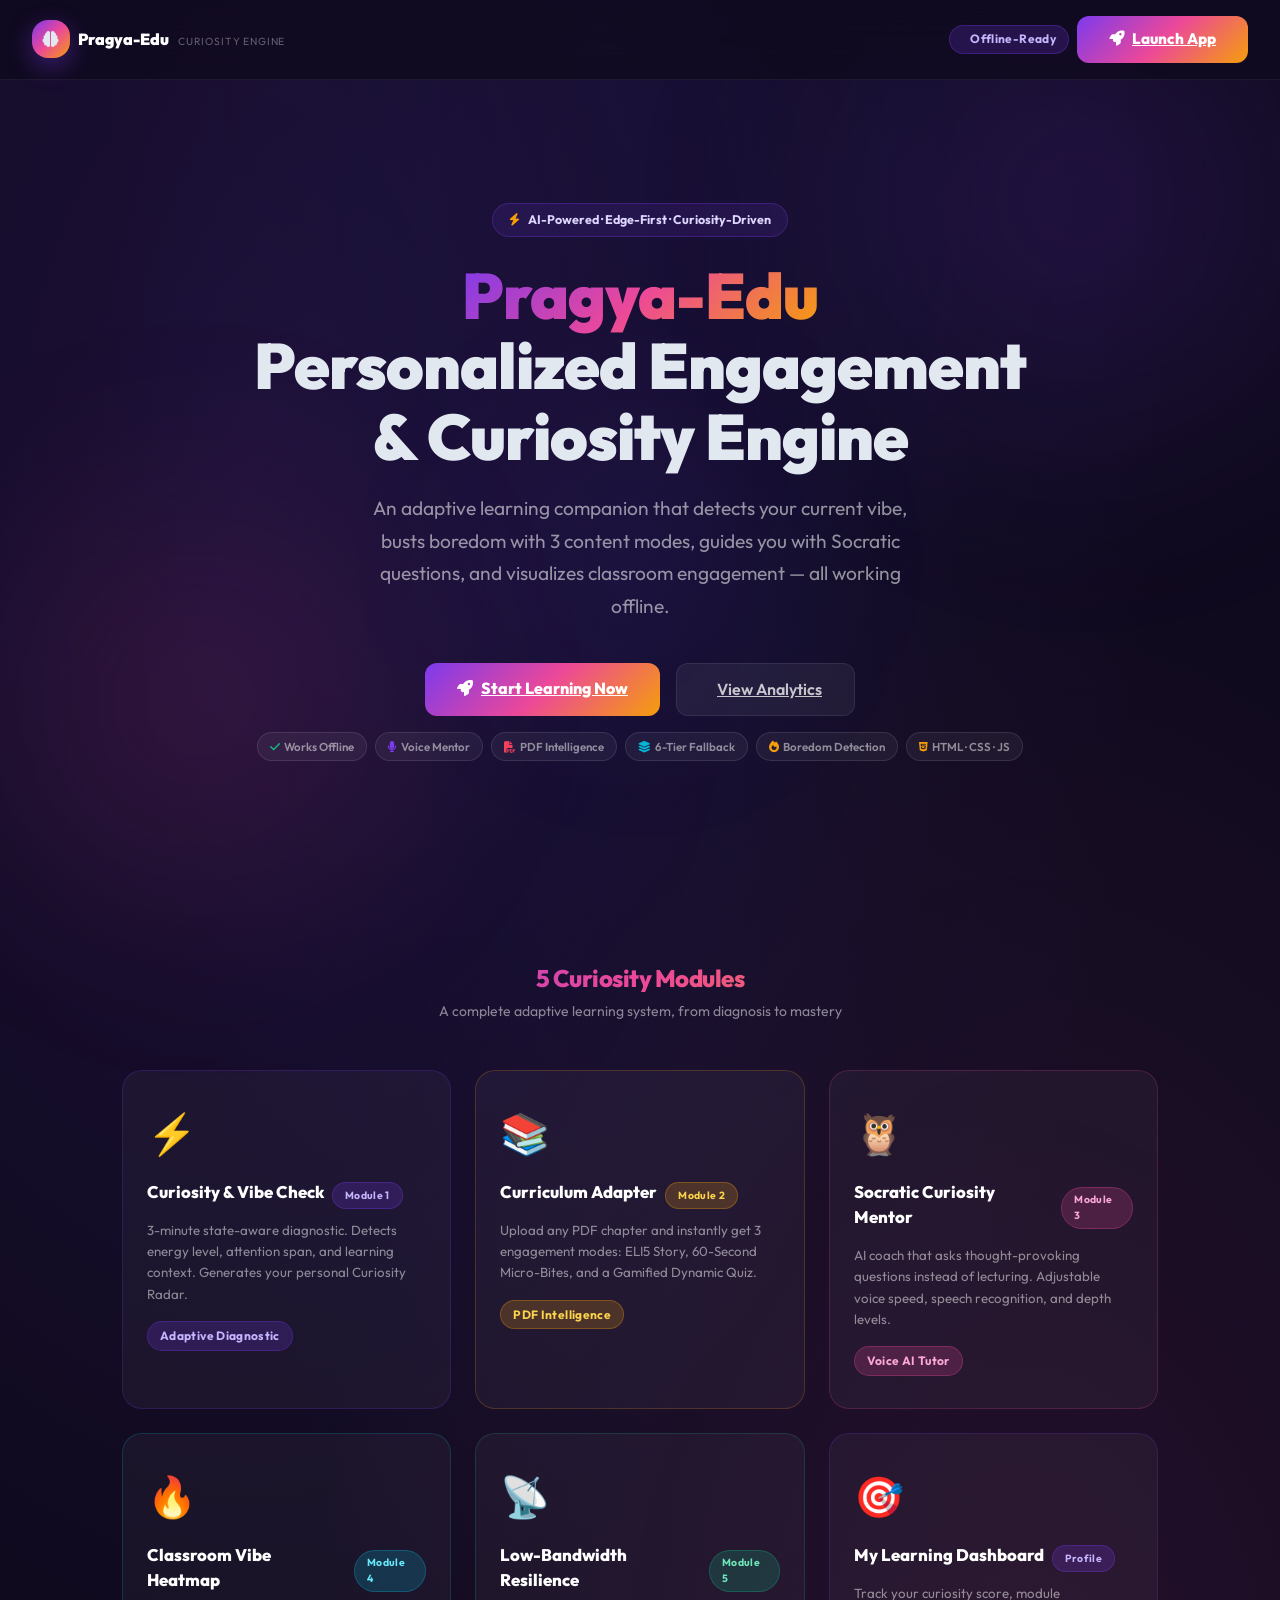
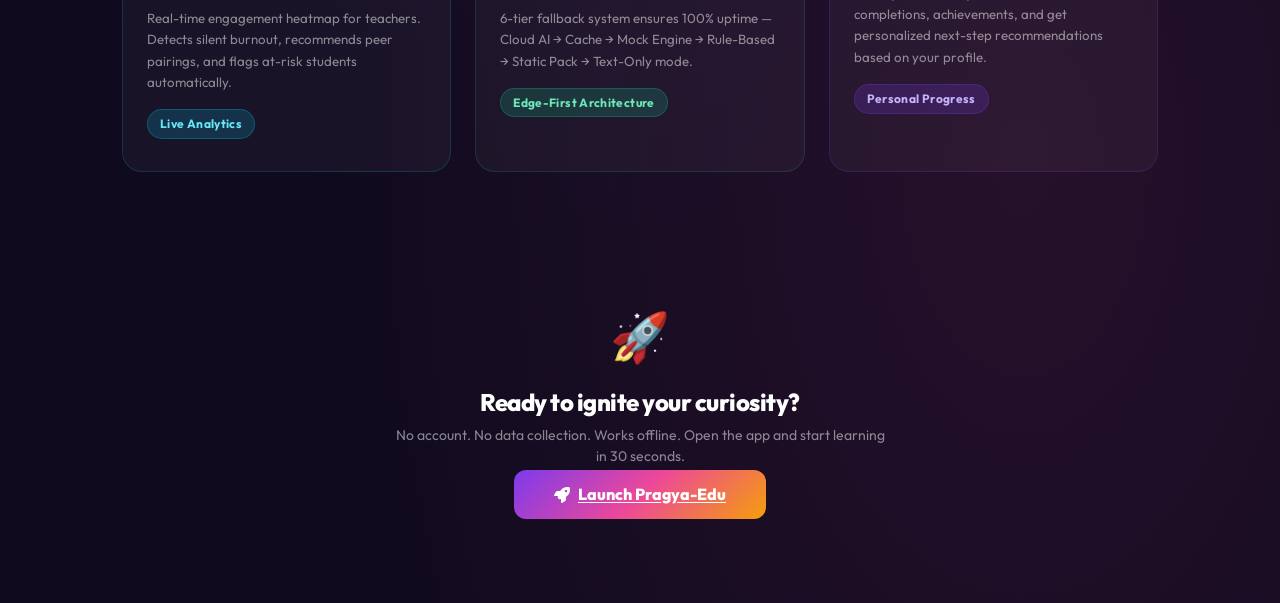
==== index.html @ daf9c0aa "feat: Initial Pragya-Edu prototype - Personalized Engagement & Curiosity Engine" ====
﻿<!DOCTYPE html>
<html lang="en">
<head>
  <meta charset="UTF-8">
  <meta name="viewport" content="width=device-width, initial-scale=1.0">
  <title>Pragya-Edu | Personalized Engagement & Curiosity Engine</title>
  <meta name="description" content="Pragya-Edu: An AI-powered personalized curiosity engine for students. Features adaptive curriculum, Socratic mentoring, and classroom vibe analytics.">
  <link href="https://cdn.jsdelivr.net/npm/bootstrap@5.3.3/dist/css/bootstrap.min.css" rel="stylesheet">
  <link href="https://cdnjs.cloudflare.com/ajax/libs/font-awesome/6.5.1/css/all.min.css" rel="stylesheet">
  <link href="./frontend/css/style.css" rel="stylesheet">
  <style>
    .hero-section { min-height: 100vh; display: flex; flex-direction: column; align-items: center; justify-content: center; padding: 2rem; text-align: center; position: relative; overflow: hidden; }
    .hero-bg-orb { position: absolute; border-radius: 50%; filter: blur(80px); pointer-events: none; }
    .feature-card { background: rgba(255,255,255,0.04); border: 1px solid rgba(255,255,255,0.08); border-radius: 20px; padding: 2rem 1.5rem; transition: all 0.3s ease; cursor: pointer; text-decoration: none; display: block; height: 100%; }
    .feature-card:hover { background: rgba(255,255,255,0.07); transform: translateY(-6px); border-color: rgba(124,58,237,0.35); text-decoration: none; }
    .feature-icon { font-size: 2.5rem; margin-bottom: 1rem; }
    .feature-title { font-size: 1.05rem; font-weight: 800; color: #fff; margin-bottom: 0.5rem; }
    .feature-desc { font-size: 0.83rem; color: rgba(255,255,255,0.5); line-height: 1.6; }
    .nav-landing { position: fixed; top: 0; left: 0; right: 0; z-index: 100; padding: 1rem 2rem; background: rgba(15,10,30,0.8); backdrop-filter: blur(20px); border-bottom: 1px solid rgba(255,255,255,0.06); display: flex; align-items: center; justify-content: space-between; }
    .hero-badge { display: inline-flex; align-items: center; gap: 8px; background: rgba(124,58,237,0.12); border: 1px solid rgba(124,58,237,0.3); border-radius: 999px; padding: 0.4rem 1rem; font-size: 0.78rem; font-weight: 700; color: #DDD6FE; margin-bottom: 1.5rem; }
    .hero-title { font-size: clamp(2.2rem, 5vw, 4rem); font-weight: 900; line-height: 1.1; letter-spacing: -1px; margin-bottom: 1.25rem; }
    .hero-subtitle { font-size: clamp(1rem, 2vw, 1.2rem); color: rgba(255,255,255,0.55); max-width: 580px; margin: 0 auto 2.5rem; line-height: 1.7; }
    .tech-stack { display: flex; gap: 0.5rem; flex-wrap: wrap; justify-content: center; margin-top: 1rem; }
    .tech-pill { background: rgba(255,255,255,0.05); border: 1px solid rgba(255,255,255,0.1); border-radius: 999px; padding: 0.3rem 0.75rem; font-size: 0.72rem; color: rgba(255,255,255,0.5); font-weight: 600; }
  </style>
</head>
<body>
  <!-- Ambient background orbs -->
  <div class="hero-bg-orb" style="width:700px;height:700px;top:-150px;right:-150px;background:radial-gradient(circle,rgba(124,58,237,0.18),transparent 70%);animation:floating 9s ease-in-out infinite;"></div>
  <div class="hero-bg-orb" style="width:600px;height:600px;bottom:-100px;left:-100px;background:radial-gradient(circle,rgba(236,72,153,0.14),transparent 70%);animation:floating 11s ease-in-out infinite 2s;"></div>
  <div class="hero-bg-orb" style="width:400px;height:400px;top:40%;left:50%;transform:translateX(-50%);background:radial-gradient(circle,rgba(79,70,229,0.1),transparent 70%);animation:floating 7s ease-in-out infinite 1s;"></div>

  <!-- Nav -->
  <nav class="nav-landing">
    <div class="d-flex align-items-center gap-2">
      <div class="logo-mark" style="width:38px;height:38px;font-size:1rem;"><i class="fa-solid fa-brain"></i></div>
      <div>
        <span style="font-weight:900;font-size:1rem;color:#fff;">Pragya-Edu</span>
        <span style="font-size:0.65rem;color:rgba(255,255,255,0.35);margin-left:6px;text-transform:uppercase;letter-spacing:0.08em;">Curiosity Engine</span>
      </div>
    </div>
    <div class="d-flex gap-2 align-items-center">
      <span class="badge-edu violet d-none d-md-inline-flex"><i class="fa-solid fa-wifi-slash me-1"></i>Offline-Ready</span>
      <a href="./frontend/login.html" class="btn-edu-brand">
        <i class="fa-solid fa-rocket me-2"></i>Launch App
      </a>
    </div>
  </nav>

  <!-- Hero -->
  <section class="hero-section" style="padding-top:6rem;">
    <div style="position:relative;z-index:1;max-width:900px;" class="animate-fade-in-up">
      <div class="hero-badge animate-float">
        <i class="fa-solid fa-bolt" style="color:var(--edu-amber);"></i>
        AI-Powered · Edge-First · Curiosity-Driven
      </div>

      <h1 class="hero-title">
        <span class="gradient-text">Pragya-Edu</span><br>
        Personalized Engagement<br>&amp; Curiosity Engine
      </h1>

      <p class="hero-subtitle">
        An adaptive learning companion that detects your current vibe, busts boredom with 3 content modes, guides you with Socratic questions, and visualizes classroom engagement — all working offline.
      </p>

      <div class="d-flex gap-3 justify-content-center flex-wrap mb-3">
        <a href="./frontend/login.html" class="btn-edu-brand" style="font-size:1rem;padding:0.85rem 2rem;">
          <i class="fa-solid fa-rocket me-2"></i>Start Learning Now
        </a>
        <a href="./frontend/vibe-analytics.html" class="btn-edu-ghost" style="font-size:1rem;padding:0.85rem 2rem;">
          <i class="fa-solid fa-chart-scatter me-2"></i>View Analytics
        </a>
      </div>

      <div class="tech-stack">
        <span class="tech-pill"><i class="fa-solid fa-check me-1" style="color:var(--edu-emerald);"></i>Works Offline</span>
        <span class="tech-pill"><i class="fa-solid fa-microphone me-1" style="color:var(--edu-violet);"></i>Voice Mentor</span>
        <span class="tech-pill"><i class="fa-solid fa-file-pdf me-1" style="color:var(--edu-rose);"></i>PDF Intelligence</span>
        <span class="tech-pill"><i class="fa-solid fa-layer-group me-1" style="color:var(--edu-cyan);"></i>6-Tier Fallback</span>
        <span class="tech-pill"><i class="fa-solid fa-fire me-1" style="color:var(--edu-amber);"></i>Boredom Detection</span>
        <span class="tech-pill"><i class="fa-brands fa-html5 me-1" style="color:var(--edu-amber);"></i>HTML · CSS · JS</span>
      </div>
    </div>
  </section>

  <!-- Features Grid -->
  <section style="padding: 4rem 2rem; position: relative; z-index: 1; max-width: 1100px; margin: 0 auto;">
    <div class="text-center mb-5 animate-fade-in-up">
      <h2 class="section-title gradient-text">5 Curiosity Modules</h2>
      <p class="section-subtitle">A complete adaptive learning system, from diagnosis to mastery</p>
    </div>

    <div class="row g-4">
      <div class="col-md-6 col-lg-4 animate-fade-in-up delay-1">
        <a href="./frontend/vibe-check.html" class="feature-card" style="border-color:rgba(124,58,237,0.2);">
          <div class="feature-icon">⚡</div>
          <div class="d-flex align-items-center gap-2 mb-2">
            <div class="feature-title">Curiosity & Vibe Check</div>
            <span class="badge-edu violet" style="font-size:0.65rem;">Module 1</span>
          </div>
          <p class="feature-desc">3-minute state-aware diagnostic. Detects energy level, attention span, and learning context. Generates your personal Curiosity Radar.</p>
          <div class="mt-3"><span class="badge-edu violet">Adaptive Diagnostic</span></div>
        </a>
      </div>

      <div class="col-md-6 col-lg-4 animate-fade-in-up delay-2">
        <a href="./frontend/curriculum-adapter.html" class="feature-card" style="border-color:rgba(245,158,11,0.2);">
          <div class="feature-icon">📚</div>
          <div class="d-flex align-items-center gap-2 mb-2">
            <div class="feature-title">Curriculum Adapter</div>
            <span class="badge-edu amber" style="font-size:0.65rem;">Module 2</span>
          </div>
          <p class="feature-desc">Upload any PDF chapter and instantly get 3 engagement modes: ELI5 Story, 60-Second Micro-Bites, and a Gamified Dynamic Quiz.</p>
          <div class="mt-3"><span class="badge-edu amber">PDF Intelligence</span></div>
        </a>
      </div>

      <div class="col-md-6 col-lg-4 animate-fade-in-up delay-3">
        <a href="./frontend/socratic-mentor.html" class="feature-card" style="border-color:rgba(236,72,153,0.2);">
          <div class="feature-icon">🦉</div>
          <div class="d-flex align-items-center gap-2 mb-2">
            <div class="feature-title">Socratic Curiosity Mentor</div>
            <span class="badge-edu pink" style="font-size:0.65rem;">Module 3</span>
          </div>
          <p class="feature-desc">AI coach that asks thought-provoking questions instead of lecturing. Adjustable voice speed, speech recognition, and depth levels.</p>
          <div class="mt-3"><span class="badge-edu pink">Voice AI Tutor</span></div>
        </a>
      </div>

      <div class="col-md-6 col-lg-4 animate-fade-in-up delay-4">
        <a href="./frontend/vibe-analytics.html" class="feature-card" style="border-color:rgba(6,182,212,0.2);">
          <div class="feature-icon">🔥</div>
          <div class="d-flex align-items-center gap-2 mb-2">
            <div class="feature-title">Classroom Vibe Heatmap</div>
            <span class="badge-edu cyan" style="font-size:0.65rem;">Module 4</span>
          </div>
          <p class="feature-desc">Real-time engagement heatmap for teachers. Detects silent burnout, recommends peer pairings, and flags at-risk students automatically.</p>
          <div class="mt-3"><span class="badge-edu cyan">Live Analytics</span></div>
        </a>
      </div>

      <div class="col-md-6 col-lg-4 animate-fade-in-up delay-5">
        <a href="./frontend/dashboard.html" class="feature-card" style="border-color:rgba(16,185,129,0.2);">
          <div class="feature-icon">📡</div>
          <div class="d-flex align-items-center gap-2 mb-2">
            <div class="feature-title">Low-Bandwidth Resilience</div>
            <span class="badge-edu emerald" style="font-size:0.65rem;">Module 5</span>
          </div>
          <p class="feature-desc">6-tier fallback system ensures 100% uptime — Cloud AI → Cache → Mock Engine → Rule-Based → Static Pack → Text-Only mode.</p>
          <div class="mt-3"><span class="badge-edu emerald">Edge-First Architecture</span></div>
        </a>
      </div>

      <div class="col-md-6 col-lg-4 animate-fade-in-up delay-5">
        <a href="./frontend/dashboard.html" class="feature-card" style="border-color:rgba(124,58,237,0.2);">
          <div class="feature-icon">🎯</div>
          <div class="d-flex align-items-center gap-2 mb-2">
            <div class="feature-title">My Learning Dashboard</div>
            <span class="badge-edu violet" style="font-size:0.65rem;">Profile</span>
          </div>
          <p class="feature-desc">Track your curiosity score, module completions, achievements, and get personalized next-step recommendations based on your profile.</p>
          <div class="mt-3"><span class="badge-edu violet">Personal Progress</span></div>
        </a>
      </div>
    </div>
  </section>

  <!-- CTA Footer -->
  <section style="padding:4rem 2rem 6rem;text-align:center;position:relative;z-index:1;" class="animate-fade-in-up">
    <div style="max-width:500px;margin:0 auto;">
      <div style="font-size:3rem;margin-bottom:1rem;" class="animate-float">🚀</div>
      <h2 class="section-title">Ready to ignite your curiosity?</h2>
      <p class="section-subtitle">No account. No data collection. Works offline. Open the app and start learning in 30 seconds.</p>
      <a href="./frontend/login.html" class="btn-edu-brand" style="font-size:1rem;padding:0.9rem 2.5rem;">
        <i class="fa-solid fa-rocket me-2"></i>Launch Pragya-Edu
      </a>
    </div>
  </section>

  <script>
    // Smooth scroll reveal via IntersectionObserver
    const observer = new IntersectionObserver((entries) => {
      entries.forEach(e => { if (e.isIntersecting) { e.target.style.opacity = '1'; e.target.style.transform = 'translateY(0)'; } });
    }, { threshold: 0.1 });

    document.querySelectorAll('.animate-fade-in-up').forEach(el => {
      el.style.opacity = '0';
      el.style.transform = 'translateY(20px)';
      el.style.transition = 'opacity 0.5s ease, transform 0.5s ease';
      observer.observe(el);
    });
  </script>
</body>
</html>
---- frontend/css/style.css ----
/* PRAGYA-EDU - Personalized Engagement and Curiosity Engine */
@import url("https://fonts.googleapis.com/css2?family=Outfit:wght@300;400;500;600;700;800;900&family=Inter:wght@300;400;500;600;700&display=swap");

:root {
  --edu-violet: #7C3AED;
  --edu-purple: #9333EA;
  --edu-indigo: #4F46E5;
  --edu-pink: #EC4899;
  --edu-amber: #F59E0B;
  --edu-emerald: #10B981;
  --edu-cyan: #06B6D4;
  --edu-rose: #F43F5E;
  --edu-blue: #3B82F6;
  --edu-dark: #0F0A1E;
  --edu-dark-2: #160D2E;
  --grad-brand: linear-gradient(135deg, #7C3AED 0%, #EC4899 50%, #F59E0B 100%);
  --grad-cool: linear-gradient(135deg, #4F46E5 0%, #7C3AED 100%);
  --grad-hot: linear-gradient(135deg, #EC4899 0%, #F43F5E 100%);
  --grad-emerald: linear-gradient(135deg, #10B981 0%, #06B6D4 100%);
  --grad-amber: linear-gradient(135deg, #F59E0B 0%, #EF4444 100%);
  --grad-sidebar: linear-gradient(180deg, #0F0A1E 0%, #160D2E 100%);
  --font-main: "Outfit", "Inter", sans-serif;
  --radius-card: 16px;
  --radius-btn: 12px;
  --radius-full: 999px;
  --ease-apple: cubic-bezier(0.4, 0, 0.2, 1);
  --transition-smooth: all 0.28s var(--ease-apple);
  --shadow-glow-violet: 0 0 30px rgba(124,58,237,0.4);
  --shadow-hover: 0 16px 48px rgba(124,58,237,0.25);
}

*, *::before, *::after { box-sizing: border-box; margin: 0; padding: 0; }
html { scroll-behavior: smooth; }
body {
  font-family: var(--font-main);
  background: var(--edu-dark);
  color: #E2E8F0;
  min-height: 100vh;
  -webkit-font-smoothing: antialiased;
  background-image:
    radial-gradient(ellipse at 20% 20%, rgba(124,58,237,0.12) 0%, transparent 50%),
    radial-gradient(ellipse at 80% 80%, rgba(236,72,153,0.10) 0%, transparent 50%),
    radial-gradient(ellipse at 50% 0%, rgba(79,70,229,0.08) 0%, transparent 60%);
}

::-webkit-scrollbar { width: 6px; }
::-webkit-scrollbar-track { background: rgba(255,255,255,0.03); }
::-webkit-scrollbar-thumb { background: rgba(124,58,237,0.4); border-radius: 3px; }
::-webkit-scrollbar-thumb:hover { background: rgba(124,58,237,0.7); }

.app-container { display: flex; min-height: 100vh; }

.sidebar {
  width: 260px; min-height: 100vh;
  background: var(--grad-sidebar);
  border-right: 1px solid rgba(255,255,255,0.06);
  display: flex; flex-direction: column;
  position: fixed; top: 0; left: 0; bottom: 0; z-index: 100;
  backdrop-filter: blur(20px); -webkit-backdrop-filter: blur(20px);
  overflow-y: auto; transition: var(--transition-smooth);
}

.sidebar-header {
  padding: 1.25rem 1rem;
  border-bottom: 1px solid rgba(255,255,255,0.06);
  background: rgba(255,255,255,0.02);
}

.sidebar-brand {
  font-size: 1.1rem; font-weight: 800;
  background: var(--grad-brand);
  -webkit-background-clip: text; -webkit-text-fill-color: transparent;
  background-clip: text; letter-spacing: -0.5px;
}

.sidebar-tagline {
  font-size: 0.65rem; color: rgba(255,255,255,0.4);
  letter-spacing: 0.08em; text-transform: uppercase; margin-top: 2px;
}

.sidebar-nav {
  padding: 1rem 0.75rem; flex: 1;
  display: flex; flex-direction: column; gap: 3px;
}

.sidebar-link {
  display: flex; align-items: center; gap: 12px;
  padding: 0.7rem 1rem; border-radius: var(--radius-btn);
  color: rgba(255,255,255,0.6); text-decoration: none;
  font-size: 0.875rem; font-weight: 500;
  transition: var(--transition-smooth);
  position: relative; overflow: hidden;
}

.sidebar-link i { width: 18px; text-align: center; font-size: 0.9rem; transition: var(--transition-smooth); }

.sidebar-link::before {
  content: ""; position: absolute; inset: 0;
  background: var(--grad-cool); opacity: 0;
  transition: opacity 0.28s var(--ease-apple); border-radius: var(--radius-btn);
}

.sidebar-link:hover { color: #fff; transform: translateX(4px); }
.sidebar-link:hover::before { opacity: 0.15; }
.sidebar-link:hover i { transform: scale(1.1); }

.sidebar-link.active {
  color: #fff; background: rgba(124,58,237,0.25);
  border: 1px solid rgba(124,58,237,0.4); box-shadow: 0 2px 12px rgba(124,58,237,0.2);
}
.sidebar-link.active i { color: var(--edu-violet); }

.sidebar-section-label {
  font-size: 0.65rem; font-weight: 700;
  color: rgba(255,255,255,0.25); text-transform: uppercase;
  letter-spacing: 0.1em; padding: 0.75rem 1rem 0.25rem;
}

.sidebar-footer { padding: 1rem; border-top: 1px solid rgba(255,255,255,0.06); }

.main-content {
  margin-left: 260px; flex: 1; min-height: 100vh;
  padding: 2rem; max-width: calc(100% - 260px);
}

.topbar {
  display: flex; align-items: center; justify-content: space-between;
  margin-bottom: 1.5rem; padding: 0.875rem 1.25rem;
  background: rgba(255,255,255,0.03); border: 1px solid rgba(255,255,255,0.06);
  border-radius: var(--radius-card); backdrop-filter: blur(10px);
}

.network-banner {
  position: fixed; top: 0; left: 260px; right: 0; z-index: 200;
  padding: 0.5rem 1.5rem; font-size: 0.8rem; font-weight: 600;
  text-align: center; transform: translateY(-100%);
  transition: transform 0.3s var(--ease-apple);
}
.network-banner.show { transform: translateY(0); }
.network-banner.offline { background: linear-gradient(90deg, #7C3AED, #EC4899); color: white; }
.network-banner.online { background: linear-gradient(90deg, #10B981, #06B6D4); color: white; }

.card-edu {
  background: rgba(255,255,255,0.04); border: 1px solid rgba(255,255,255,0.08);
  border-radius: var(--radius-card); padding: 1.5rem;
  backdrop-filter: blur(12px); -webkit-backdrop-filter: blur(12px);
  transition: var(--transition-smooth); position: relative; overflow: hidden;
}
.card-edu::before {
  content: ""; position: absolute; top: 0; left: 0; right: 0; height: 1px;
  background: linear-gradient(90deg, transparent, rgba(255,255,255,0.15), transparent);
}
.card-edu:hover { border-color: rgba(124,58,237,0.3); box-shadow: var(--shadow-hover); transform: translateY(-3px); }
.card-glow-violet { box-shadow: 0 0 25px rgba(124,58,237,0.15); }
.card-glow-pink { box-shadow: 0 0 25px rgba(236,72,153,0.15); }
.card-glow-emerald { box-shadow: 0 0 25px rgba(16,185,129,0.15); }
.card-glow-amber { box-shadow: 0 0 25px rgba(245,158,11,0.15); }

.card-gradient-border { background: rgba(255,255,255,0.04); border-radius: var(--radius-card); padding: 2px; background-image: var(--grad-brand); }
.card-gradient-border-inner { background: var(--edu-dark-2); border-radius: calc(var(--radius-card) - 2px); padding: 1.5rem; height: 100%; }

.stat-card {
  background: rgba(255,255,255,0.04); border: 1px solid rgba(255,255,255,0.08);
  border-radius: var(--radius-card); padding: 1.25rem 1.5rem;
  display: flex; align-items: center; gap: 1rem; transition: var(--transition-smooth);
}
.stat-card:hover { transform: translateY(-2px); border-color: rgba(124,58,237,0.3); }
.stat-icon { width: 48px; height: 48px; border-radius: 12px; display: flex; align-items: center; justify-content: center; font-size: 1.25rem; flex-shrink: 0; }
.stat-icon.violet { background: rgba(124,58,237,0.2); color: var(--edu-violet); }
.stat-icon.pink { background: rgba(236,72,153,0.2); color: var(--edu-pink); }
.stat-icon.emerald { background: rgba(16,185,129,0.2); color: var(--edu-emerald); }
.stat-icon.amber { background: rgba(245,158,11,0.2); color: var(--edu-amber); }
.stat-icon.cyan { background: rgba(6,182,212,0.2); color: var(--edu-cyan); }
.stat-value { font-size: 1.75rem; font-weight: 800; line-height: 1; background: var(--grad-brand); -webkit-background-clip: text; -webkit-text-fill-color: transparent; background-clip: text; }
.stat-label { font-size: 0.8rem; color: rgba(255,255,255,0.5); font-weight: 500; margin-top: 3px; }

.btn-edu-primary { background: var(--grad-cool); color: #fff; border: none; border-radius: var(--radius-btn); padding: 0.6rem 1.4rem; font-weight: 700; font-size: 0.875rem; cursor: pointer; transition: var(--transition-smooth); display: inline-flex; align-items: center; gap: 8px; }
.btn-edu-primary:hover { transform: translateY(-2px); box-shadow: 0 8px 20px rgba(79,70,229,0.4); filter: brightness(1.1); }
.btn-edu-brand { background: var(--grad-brand); color: #fff; border: none; border-radius: var(--radius-btn); padding: 0.75rem 2rem; font-weight: 800; font-size: 0.95rem; cursor: pointer; transition: var(--transition-smooth); }
.btn-edu-brand:hover { transform: translateY(-3px); box-shadow: 0 12px 32px rgba(124,58,237,0.4); filter: brightness(1.1); }
.btn-edu-outline { background: transparent; color: rgba(255,255,255,0.8); border: 1px solid rgba(255,255,255,0.2); border-radius: var(--radius-btn); padding: 0.6rem 1.25rem; font-weight: 600; font-size: 0.875rem; cursor: pointer; transition: var(--transition-smooth); }
.btn-edu-outline:hover { border-color: var(--edu-violet); color: #fff; background: rgba(124,58,237,0.1); }
.btn-edu-ghost { background: rgba(255,255,255,0.06); color: rgba(255,255,255,0.75); border: 1px solid rgba(255,255,255,0.08); border-radius: var(--radius-btn); padding: 0.5rem 1rem; font-size: 0.8rem; font-weight: 600; cursor: pointer; transition: var(--transition-smooth); }
.btn-edu-ghost:hover { background: rgba(255,255,255,0.1); color: #fff; }

.section-title { font-size: 1.5rem; font-weight: 800; color: #fff; letter-spacing: -0.5px; }
.section-subtitle { font-size: 0.875rem; color: rgba(255,255,255,0.5); margin-top: 4px; }
.gradient-text { background: var(--grad-brand); -webkit-background-clip: text; -webkit-text-fill-color: transparent; background-clip: text; }

.progress-edu { background: rgba(255,255,255,0.06); border-radius: 99px; overflow: hidden; height: 8px; }
.progress-edu-fill { height: 100%; border-radius: 99px; background: var(--grad-cool); transition: width 1s var(--ease-apple); }
.progress-edu-fill.emerald { background: var(--grad-emerald); }
.progress-edu-fill.amber { background: var(--grad-amber); }
.progress-edu-fill.pink { background: var(--grad-hot); }

.badge-edu { display: inline-flex; align-items: center; gap: 4px; padding: 0.3rem 0.75rem; border-radius: var(--radius-full); font-size: 0.75rem; font-weight: 700; letter-spacing: 0.03em; }
.badge-edu.violet { background: rgba(124,58,237,0.2); color: #C4B5FD; border: 1px solid rgba(124,58,237,0.3); }
.badge-edu.pink { background: rgba(236,72,153,0.2); color: #F9A8D4; border: 1px solid rgba(236,72,153,0.3); }
.badge-edu.emerald { background: rgba(16,185,129,0.2); color: #6EE7B7; border: 1px solid rgba(16,185,129,0.3); }
.badge-edu.amber { background: rgba(245,158,11,0.2); color: #FCD34D; border: 1px solid rgba(245,158,11,0.3); }
.badge-edu.danger { background: rgba(244,63,94,0.2); color: #FDA4AF; border: 1px solid rgba(244,63,94,0.3); }
.badge-edu.cyan { background: rgba(6,182,212,0.2); color: #67E8F9; border: 1px solid rgba(6,182,212,0.3); }

.input-edu { background: rgba(255,255,255,0.05); border: 1px solid rgba(255,255,255,0.12); border-radius: var(--radius-btn); color: #E2E8F0; padding: 0.75rem 1rem; font-family: var(--font-main); font-size: 0.9rem; width: 100%; transition: var(--transition-smooth); outline: none; }
.input-edu:focus { border-color: var(--edu-violet); box-shadow: 0 0 0 3px rgba(124,58,237,0.2); background: rgba(255,255,255,0.07); }
.input-edu::placeholder { color: rgba(255,255,255,0.3); }
.label-edu { font-size: 0.8rem; font-weight: 600; color: rgba(255,255,255,0.6); text-transform: uppercase; letter-spacing: 0.06em; margin-bottom: 0.4rem; display: block; }
select.input-edu option { background: #1a0e35; color: #E2E8F0; }

.mcq-option { background: rgba(255,255,255,0.04); border: 1.5px solid rgba(255,255,255,0.1); border-radius: 12px; padding: 1rem 1.25rem; cursor: pointer; transition: var(--transition-smooth); display: flex; align-items: center; gap: 12px; position: relative; overflow: hidden; margin-bottom: 0.6rem; }
.mcq-option:hover { border-color: rgba(124,58,237,0.5); background: rgba(124,58,237,0.1); transform: translateX(4px); }
.mcq-option.selected { border-color: var(--edu-violet); background: rgba(124,58,237,0.15); box-shadow: 0 0 0 3px rgba(124,58,237,0.2); }
.mcq-option.correct { border-color: var(--edu-emerald) !important; background: rgba(16,185,129,0.15) !important; box-shadow: 0 0 15px rgba(16,185,129,0.2); }
.mcq-option.incorrect { border-color: var(--edu-rose) !important; background: rgba(244,63,94,0.12) !important; }
.mcq-option.lost { border-color: rgba(245,158,11,0.5) !important; background: rgba(245,158,11,0.08) !important; }
.mcq-radio { width: 20px; height: 20px; border-radius: 50%; border: 2px solid rgba(255,255,255,0.3); display: flex; align-items: center; justify-content: center; flex-shrink: 0; transition: var(--transition-smooth); }
.mcq-option.selected .mcq-radio, .mcq-option:hover .mcq-radio { border-color: var(--edu-violet); background: var(--edu-violet); }
.mcq-option.correct .mcq-radio { border-color: var(--edu-emerald); background: var(--edu-emerald); }
.mcq-option.incorrect .mcq-radio { border-color: var(--edu-rose); background: var(--edu-rose); }

.dropzone-edu { border: 2px dashed rgba(124,58,237,0.3); border-radius: var(--radius-card); background: rgba(124,58,237,0.04); padding: 3rem 2rem; text-align: center; cursor: pointer; transition: var(--transition-smooth); }
.dropzone-edu:hover, .dropzone-edu.dragover { border-color: var(--edu-violet); background: rgba(124,58,237,0.1); box-shadow: var(--shadow-glow-violet); }

.tabs-edu { display: flex; gap: 4px; background: rgba(255,255,255,0.04); border: 1px solid rgba(255,255,255,0.08); border-radius: 12px; padding: 4px; width: fit-content; }
.tab-edu { padding: 0.5rem 1.25rem; border-radius: 9px; font-size: 0.85rem; font-weight: 600; cursor: pointer; color: rgba(255,255,255,0.5); transition: var(--transition-smooth); border: none; background: none; }
.tab-edu.active { background: var(--grad-cool); color: #fff; box-shadow: 0 4px 12px rgba(124,58,237,0.3); }
.tab-edu:hover:not(.active) { color: rgba(255,255,255,0.85); background: rgba(255,255,255,0.06); }

.radar-wrapper { position: relative; width: 100%; max-width: 340px; height: 340px; margin: 0 auto; }

.soundwave { display: inline-flex; align-items: flex-end; gap: 4px; height: 32px; }
.soundwave-bar { width: 4px; background: var(--edu-violet); border-radius: 2px; height: 6px; transition: height 0.1s ease; }
.soundwave.playing .soundwave-bar:nth-child(1) { animation: wave 0.8s ease-in-out infinite 0.0s; }
.soundwave.playing .soundwave-bar:nth-child(2) { animation: wave 0.8s ease-in-out infinite 0.1s; }
.soundwave.playing .soundwave-bar:nth-child(3) { animation: wave 0.8s ease-in-out infinite 0.2s; }
.soundwave.playing .soundwave-bar:nth-child(4) { animation: wave 0.8s ease-in-out infinite 0.15s; }
.soundwave.playing .soundwave-bar:nth-child(5) { animation: wave 0.8s ease-in-out infinite 0.05s; }
@keyframes wave { 0%, 100% { height: 4px; } 50% { height: 28px; background: var(--edu-pink); } }

.heatmap-grid { display: grid; grid-template-columns: repeat(auto-fill, minmax(120px, 1fr)); gap: 8px; }
.heatmap-cell { padding: 0.75rem; border-radius: 10px; text-align: center; font-size: 0.8rem; font-weight: 700; transition: var(--transition-smooth); cursor: pointer; border: 1px solid transparent; }
.heatmap-cell:hover { transform: scale(1.05); }
.heatmap-cell.burnout { background: rgba(244,63,94,0.25); border-color: rgba(244,63,94,0.4); color: #FDA4AF; }
.heatmap-cell.warning { background: rgba(245,158,11,0.2); border-color: rgba(245,158,11,0.4); color: #FCD34D; }
.heatmap-cell.engaged { background: rgba(16,185,129,0.15); border-color: rgba(16,185,129,0.3); color: #6EE7B7; }
.heatmap-cell.high { background: rgba(6,182,212,0.15); border-color: rgba(6,182,212,0.3); color: #67E8F9; }

.mode-card { background: rgba(255,255,255,0.04); border: 1.5px solid rgba(255,255,255,0.08); border-radius: var(--radius-card); padding: 1.5rem; cursor: pointer; transition: var(--transition-smooth); position: relative; overflow: hidden; }
.mode-card::after { content: ""; position: absolute; top: 0; left: 0; width: 100%; height: 3px; }
.mode-card.eli5::after { background: var(--grad-amber); }
.mode-card.micro::after { background: var(--grad-emerald); }
.mode-card.quiz::after { background: var(--grad-cool); }
.mode-card:hover { transform: translateY(-6px); border-color: rgba(124,58,237,0.4); box-shadow: var(--shadow-hover); }
.mode-card.active { border-color: var(--edu-violet); box-shadow: 0 0 25px rgba(124,58,237,0.2); }
.mode-icon { width: 56px; height: 56px; border-radius: 16px; display: flex; align-items: center; justify-content: center; font-size: 1.5rem; margin-bottom: 1rem; }

.flashcard { background: rgba(255,255,255,0.05); border: 1px solid rgba(255,255,255,0.1); border-radius: 20px; padding: 2rem; text-align: center; cursor: pointer; min-height: 180px; display: flex; align-items: center; justify-content: center; transition: var(--transition-smooth); }
.flashcard:hover { transform: scale(1.02); border-color: rgba(124,58,237,0.3); }

.peer-chip { display: flex; align-items: center; gap: 8px; background: rgba(255,255,255,0.05); border: 1px solid rgba(255,255,255,0.08); border-radius: var(--radius-full); padding: 0.4rem 1rem 0.4rem 0.4rem; cursor: pointer; transition: var(--transition-smooth); }
.peer-chip:hover { border-color: rgba(124,58,237,0.4); background: rgba(124,58,237,0.1); }
.peer-avatar { width: 32px; height: 32px; border-radius: 50%; display: flex; align-items: center; justify-content: center; font-size: 0.85rem; font-weight: 700; flex-shrink: 0; }

.connectivity-pill { display: inline-flex; align-items: center; gap: 6px; padding: 0.35rem 0.9rem; border-radius: var(--radius-full); font-size: 0.78rem; font-weight: 700; transition: var(--transition-smooth); }
.connectivity-pill.online { background: rgba(16,185,129,0.15); color: #6EE7B7; border: 1px solid rgba(16,185,129,0.25); }
.connectivity-pill.offline { background: rgba(124,58,237,0.2); color: #C4B5FD; border: 1px solid rgba(124,58,237,0.3); }
.connectivity-dot { width: 7px; height: 7px; border-radius: 50%; }
.connectivity-pill.online .connectivity-dot { background: var(--edu-emerald); box-shadow: 0 0 6px var(--edu-emerald); animation: pulse 2s infinite; }
.connectivity-pill.offline .connectivity-dot { background: var(--edu-violet); box-shadow: 0 0 6px var(--edu-violet); animation: pulse 1s infinite; }
@keyframes pulse { 0%, 100% { opacity: 1; transform: scale(1); } 50% { opacity: 0.6; transform: scale(1.3); } }

@keyframes fadeInUp { from { opacity: 0; transform: translateY(20px); } to { opacity: 1; transform: translateY(0); } }
@keyframes fadeIn { from { opacity: 0; } to { opacity: 1; } }
@keyframes slideInLeft { from { opacity: 0; transform: translateX(-24px); } to { opacity: 1; transform: translateX(0); } }
@keyframes shimmer { from { background-position: -200% 0; } to { background-position: 200% 0; } }
@keyframes floating { 0%, 100% { transform: translateY(0); } 50% { transform: translateY(-8px); } }
@keyframes spin { to { transform: rotate(360deg); } }

.animate-fade-in-up { animation: fadeInUp 0.5s var(--ease-apple) both; }
.animate-fade-in { animation: fadeIn 0.4s var(--ease-apple) both; }
.animate-slide-left { animation: slideInLeft 0.4s var(--ease-apple) both; }
.animate-float { animation: floating 3s ease-in-out infinite; }
.delay-1 { animation-delay: 0.05s; } .delay-2 { animation-delay: 0.1s; } .delay-3 { animation-delay: 0.15s; } .delay-4 { animation-delay: 0.2s; } .delay-5 { animation-delay: 0.25s; }

.skeleton { background: linear-gradient(90deg, rgba(255,255,255,0.04) 25%, rgba(255,255,255,0.09) 50%, rgba(255,255,255,0.04) 75%); background-size: 200% 100%; animation: shimmer 1.5s infinite; border-radius: 8px; }

.login-page { min-height: 100vh; display: flex; align-items: center; justify-content: center; background: radial-gradient(ellipse at 30% 30%, rgba(124,58,237,0.2) 0%, transparent 60%), radial-gradient(ellipse at 70% 70%, rgba(236,72,153,0.15) 0%, transparent 60%), var(--edu-dark); }
.login-card { background: rgba(255,255,255,0.05); border: 1px solid rgba(255,255,255,0.1); border-radius: 24px; padding: 3rem 2.5rem; width: 100%; max-width: 460px; backdrop-filter: blur(20px); box-shadow: 0 32px 64px rgba(0,0,0,0.4); position: relative; overflow: hidden; }
.login-card::before { content: ""; position: absolute; top: 0; left: 0; right: 0; height: 2px; background: var(--grad-brand); }

.logo-mark { width: 56px; height: 56px; border-radius: 16px; background: var(--grad-brand); display: flex; align-items: center; justify-content: center; font-size: 1.5rem; box-shadow: 0 8px 24px rgba(124,58,237,0.4); flex-shrink: 0; }

.pill-toggle { display: flex; background: rgba(255,255,255,0.05); border: 1px solid rgba(255,255,255,0.1); border-radius: var(--radius-full); padding: 3px; gap: 3px; }
.pill-toggle button { flex: 1; border: none; background: none; color: rgba(255,255,255,0.5); border-radius: var(--radius-full); padding: 0.4rem 0.75rem; font-size: 0.78rem; font-weight: 600; cursor: pointer; transition: var(--transition-smooth); }
.pill-toggle button.active { background: var(--grad-cool); color: #fff; box-shadow: 0 2px 8px rgba(124,58,237,0.3); }

.divider-edu { height: 1px; background: linear-gradient(90deg, transparent, rgba(255,255,255,0.1), transparent); margin: 1.5rem 0; }

.toast-edu { position: fixed; top: 1.5rem; right: 1.5rem; z-index: 9999; background: rgba(22,13,46,0.95); border: 1px solid rgba(124,58,237,0.3); border-radius: 14px; padding: 1rem 1.25rem; min-width: 280px; max-width: 360px; backdrop-filter: blur(20px); box-shadow: 0 16px 40px rgba(0,0,0,0.4); animation: fadeInUp 0.35s var(--ease-apple) both; display: flex; align-items: flex-start; gap: 12px; }

.chat-bubble { max-width: 80%; padding: 0.875rem 1.125rem; border-radius: 18px; font-size: 0.9rem; line-height: 1.6; margin-bottom: 0.75rem; animation: fadeInUp 0.3s var(--ease-apple) both; }
.chat-bubble.mentor { background: rgba(124,58,237,0.15); border: 1px solid rgba(124,58,237,0.25); border-bottom-left-radius: 4px; align-self: flex-start; color: #DDD6FE; }
.chat-bubble.student { background: rgba(255,255,255,0.07); border: 1px solid rgba(255,255,255,0.1); border-bottom-right-radius: 4px; align-self: flex-end; margin-left: auto; }
.chat-container { display: flex; flex-direction: column; height: 320px; overflow-y: auto; padding: 1rem; background: rgba(0,0,0,0.2); border-radius: 12px; border: 1px solid rgba(255,255,255,0.06); }

.spinner-edu { width: 40px; height: 40px; border: 3px solid rgba(124,58,237,0.2); border-top-color: var(--edu-violet); border-radius: 50%; animation: spin 0.8s linear infinite; }

.tabs-content { display: none; }
.tabs-content.active { display: block; animation: fadeInUp 0.3s var(--ease-apple) both; }

@media (max-width: 992px) {
  .sidebar { transform: translateX(-100%); z-index: 999; }
  .sidebar.open { transform: translateX(0); }
  .main-content { margin-left: 0; max-width: 100%; }
  .network-banner { left: 0; }
}
@media (max-width: 768px) {
  .main-content { padding: 1rem; }
  .topbar { flex-wrap: wrap; gap: 0.75rem; }
  .heatmap-grid { grid-template-columns: repeat(2, 1fr); }
  .stat-value { font-size: 1.4rem; }
}

/* -- Heatmap ---------------------------------------------- */
.heatmap-grid { display: grid; grid-template-columns: repeat(4, 1fr); gap: 8px; }
.heatmap-cell { padding: 0.5rem 0.4rem; border-radius: 10px; text-align: center; cursor: pointer; border: 1px solid rgba(255,255,255,0.06); transition: var(--transition-smooth); font-size: 0.72rem; font-weight: 600; }
.heatmap-cell:hover { transform: scale(1.06); z-index: 1; position: relative; }
.heatmap-cell.burnout { background: rgba(244,63,94,0.2); border-color: rgba(244,63,94,0.4); color: #FDA4AF; }
.heatmap-cell.warning { background: rgba(245,158,11,0.15); border-color: rgba(245,158,11,0.35); color: #FCD34D; }
.heatmap-cell.engaged { background: rgba(16,185,129,0.12); border-color: rgba(16,185,129,0.25); color: #6EE7B7; }
.heatmap-cell.high    { background: rgba(6,182,212,0.12); border-color: rgba(6,182,212,0.25); color: #67E8F9; }

/* -- Flashcard -------------------------------------------- */
.flashcard { background: linear-gradient(135deg, rgba(124,58,237,0.1), rgba(236,72,153,0.05)); border: 1px solid rgba(124,58,237,0.25); border-radius: 16px; padding: 2rem 1.5rem; min-height: 160px; display: flex; align-items: center; justify-content: center; cursor: pointer; text-align: center; transition: var(--transition-smooth); }
.flashcard:hover { transform: translateY(-3px); border-color: rgba(124,58,237,0.5); box-shadow: 0 12px 32px rgba(124,58,237,0.2); }

/* -- Sound Wave ------------------------------------------- */
.soundwave { display: inline-flex; align-items: flex-end; gap: 3px; height: 18px; }
.soundwave-bar { width: 3px; background: var(--edu-violet); border-radius: 2px; height: 4px; }
.soundwave.playing .soundwave-bar:nth-child(1) { animation: soundBar 0.8s ease infinite; }
.soundwave.playing .soundwave-bar:nth-child(2) { animation: soundBar 0.8s ease infinite 0.1s; }
.soundwave.playing .soundwave-bar:nth-child(3) { animation: soundBar 0.8s ease infinite 0.2s; }
.soundwave.playing .soundwave-bar:nth-child(4) { animation: soundBar 0.8s ease infinite 0.3s; }
.soundwave.playing .soundwave-bar:nth-child(5) { animation: soundBar 0.8s ease infinite 0.4s; }
@keyframes soundBar { 0%,100% { height: 4px; } 50% { height: 16px; } }

/* -- Mode Cards ------------------------------------------- */
.mode-card { background: rgba(255,255,255,0.04); border: 1px solid rgba(255,255,255,0.08); border-radius: var(--radius-card); padding: 1.5rem; cursor: pointer; transition: var(--transition-smooth); height: 100%; }
.mode-card:hover { background: rgba(255,255,255,0.07); transform: translateY(-4px); }
.mode-card.active { border-color: rgba(124,58,237,0.5); background: rgba(124,58,237,0.08); box-shadow: 0 8px 32px rgba(124,58,237,0.2); }
.mode-card.eli5.active { border-color: rgba(245,158,11,0.5); background: rgba(245,158,11,0.06); box-shadow: 0 8px 32px rgba(245,158,11,0.15); }
.mode-card.micro.active { border-color: rgba(16,185,129,0.5); background: rgba(16,185,129,0.06); box-shadow: 0 8px 32px rgba(16,185,129,0.15); }
.mode-card.quiz.active { border-color: rgba(79,70,229,0.5); background: rgba(79,70,229,0.06); box-shadow: 0 8px 32px rgba(79,70,229,0.15); }
.mode-icon { width: 48px; height: 48px; border-radius: 12px; display: flex; align-items: center; justify-content: center; font-size: 1.5rem; margin-bottom: 1rem; }

/* -- Peer Chip -------------------------------------------- */
.peer-chip { display: flex; align-items: center; gap: 6px; }
.peer-avatar { width: 36px; height: 36px; border-radius: 50%; display: flex; align-items: center; justify-content: center; font-size: 1rem; font-weight: 800; flex-shrink: 0; }

/* -- Curiosity Orb ---------------------------------------- */
.curiosity-orb { width: 120px; height: 120px; border-radius: 50%; background: conic-gradient(var(--edu-violet) 0%, var(--edu-pink) 40%, var(--edu-amber) 70%, rgba(255,255,255,0.05) 70%); display: flex; flex-direction: column; align-items: center; justify-content: center; margin: 0 auto; box-shadow: 0 0 40px rgba(124,58,237,0.35); position: relative; }
.curiosity-orb::before { content:""; position:absolute; inset:6px; border-radius:50%; background:var(--edu-dark-2); }
.curiosity-orb > * { position: relative; z-index: 1; }
.curiosity-orb span:first-child { font-size: 2rem; font-weight: 900; background: var(--grad-brand); -webkit-background-clip: text; -webkit-text-fill-color: transparent; background-clip: text; line-height: 1; }
.curiosity-orb small { font-size: 0.65rem; color: rgba(255,255,255,0.45); text-align: center; line-height: 1.3; margin-top: 2px; }

/* -- Achievement Badge ------------------------------------ */
.achievement-badge { background: rgba(255,255,255,0.04); border: 1px solid rgba(255,255,255,0.1); border-radius: 12px; padding: 0.75rem 0.5rem; display: flex; flex-direction: column; align-items: center; gap: 4px; width: 80px; transition: var(--transition-smooth); cursor: default; }
.achievement-badge:hover { background: rgba(124,58,237,0.1); border-color: rgba(124,58,237,0.3); transform: translateY(-2px); }

/* -- Dropzone --------------------------------------------- */
.dropzone-edu { border: 2px dashed rgba(124,58,237,0.3); border-radius: var(--radius-card); padding: 3rem 2rem; text-align: center; cursor: pointer; transition: var(--transition-smooth); background: rgba(124,58,237,0.03); }
.dropzone-edu:hover, .dropzone-edu.dragover { border-color: rgba(124,58,237,0.7); background: rgba(124,58,237,0.08); transform: scale(1.01); }

/* -- MCQ Options ------------------------------------------ */
.mcq-option { display: flex; align-items: flex-start; gap: 0.75rem; padding: 0.7rem 1rem; background: rgba(255,255,255,0.03); border: 1px solid rgba(255,255,255,0.07); border-radius: 10px; cursor: pointer; transition: var(--transition-smooth); }
.mcq-option:hover { background: rgba(124,58,237,0.08); border-color: rgba(124,58,237,0.25); }
.mcq-option.selected { background: rgba(124,58,237,0.12); border-color: rgba(124,58,237,0.5); }
.mcq-option.correct { background: rgba(16,185,129,0.1); border-color: rgba(16,185,129,0.5); }
.mcq-option.incorrect { background: rgba(244,63,94,0.1); border-color: rgba(244,63,94,0.4); }
.mcq-radio { width: 18px; height: 18px; border-radius: 50%; border: 2px solid rgba(255,255,255,0.2); flex-shrink: 0; margin-top: 2px; transition: var(--transition-smooth); }
.mcq-option.selected .mcq-radio { border-color: var(--edu-violet); background: var(--edu-violet); box-shadow: 0 0 8px rgba(124,58,237,0.5); }
.mcq-option.correct .mcq-radio { border-color: var(--edu-emerald); background: var(--edu-emerald); }
.mcq-option.incorrect .mcq-radio { border-color: var(--edu-rose); background: var(--edu-rose); }

/* -- Button variants -------------------------------------- */
.btn-edu-outline { display: inline-flex; align-items: center; justify-content: center; gap: 0.4rem; padding: 0.55rem 1.1rem; border-radius: var(--radius-btn); font-size: 0.83rem; font-weight: 700; font-family: var(--font-main); cursor: pointer; transition: var(--transition-smooth); border: 1px solid rgba(124,58,237,0.4); background: transparent; color: var(--edu-violet); }
.btn-edu-outline:hover { background: rgba(124,58,237,0.1); border-color: rgba(124,58,237,0.7); color: #DDD6FE; }

/* -- Radar canvas wrapper --------------------------------- */
.radar-wrapper { height: 260px; position: relative; }

/* -- Network banner extra style --------------------------- */
.network-banner.show { opacity: 1; pointer-events: auto; }
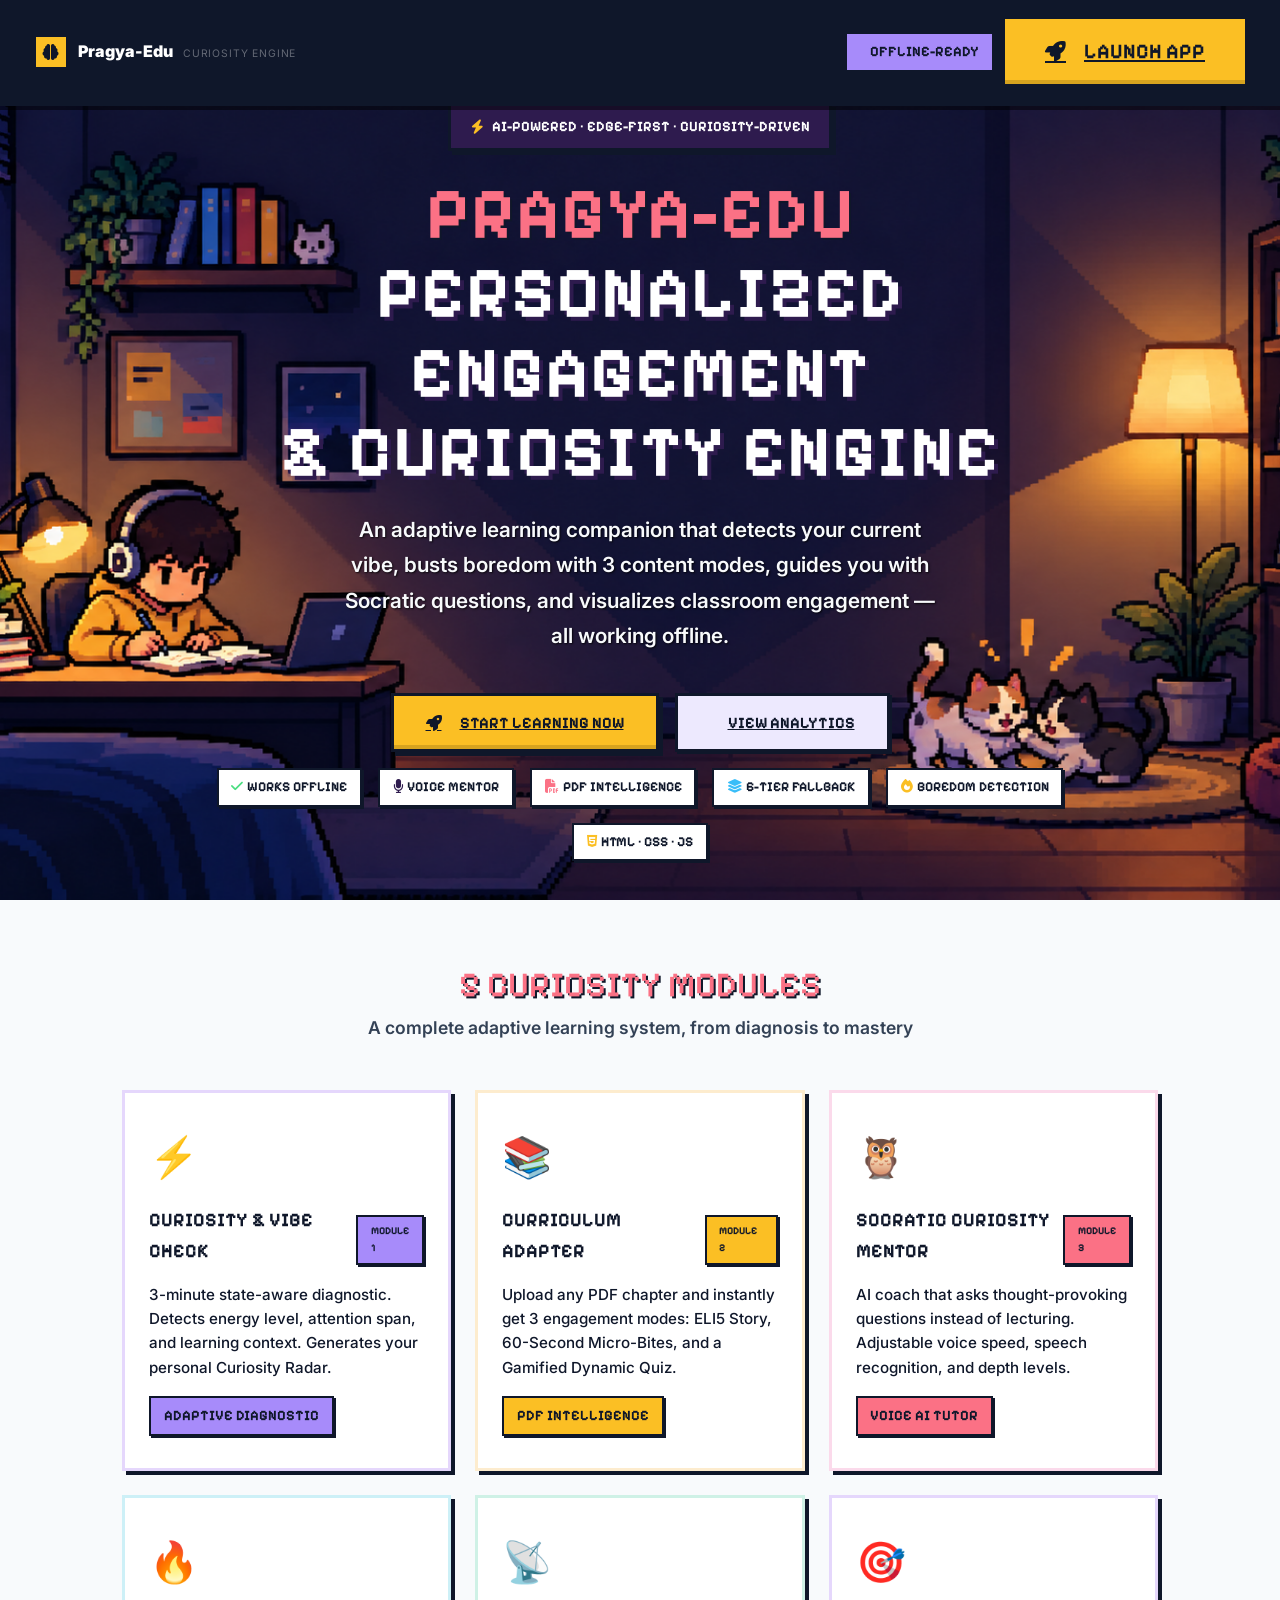
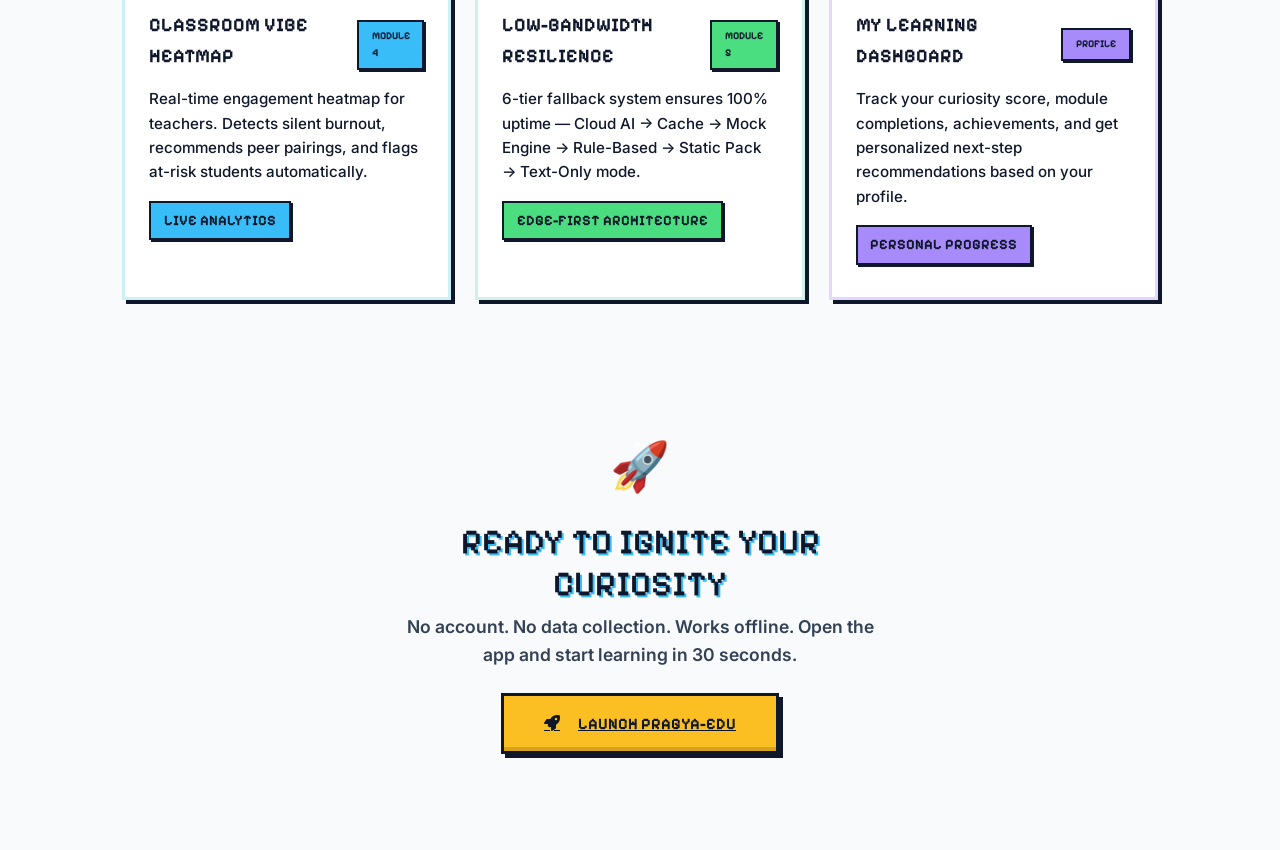
==== commit b11f946c: "Update UI to Pixel Art Game Aesthetic" ====
--- a/index.html
+++ b/index.html
@@ -1,4 +1,4 @@
-﻿<!DOCTYPE html>
+<!DOCTYPE html>
 <html lang="en">
 <head>
   <meta charset="UTF-8">
@@ -9,19 +9,25 @@
   <link href="https://cdnjs.cloudflare.com/ajax/libs/font-awesome/6.5.1/css/all.min.css" rel="stylesheet">
   <link href="./frontend/css/style.css" rel="stylesheet">
   <style>
+    body {
+      background-image: url('./frontend/assets/dashboard1.png') !important;
+      background-size: cover !important;
+      background-position: center !important;
+      background-attachment: fixed !important;
+    }
     .hero-section { min-height: 100vh; display: flex; flex-direction: column; align-items: center; justify-content: center; padding: 2rem; text-align: center; position: relative; overflow: hidden; }
-    .hero-bg-orb { position: absolute; border-radius: 50%; filter: blur(80px); pointer-events: none; }
-    .feature-card { background: rgba(255,255,255,0.04); border: 1px solid rgba(255,255,255,0.08); border-radius: 20px; padding: 2rem 1.5rem; transition: all 0.3s ease; cursor: pointer; text-decoration: none; display: block; height: 100%; }
-    .feature-card:hover { background: rgba(255,255,255,0.07); transform: translateY(-6px); border-color: rgba(124,58,237,0.35); text-decoration: none; }
+    .hero-bg-orb { display: none; /* Hide glowing orbs for pixel theme */ }
+    .feature-card { background: var(--edu-warm-white, #FFFFFF); border: 3px solid #0F172A; box-shadow: 4px 4px 0px #0F172A; border-radius: 0; padding: 2rem 1.5rem; transition: all 0.15s ease; cursor: pointer; text-decoration: none; display: block; height: 100%; color: #0F172A; }
+    .feature-card:hover { background: #FEF3C7; transform: translate(-4px, -4px); box-shadow: 8px 8px 0px #0F172A; text-decoration: none; border-color: #0F172A; }
     .feature-icon { font-size: 2.5rem; margin-bottom: 1rem; }
-    .feature-title { font-size: 1.05rem; font-weight: 800; color: #fff; margin-bottom: 0.5rem; }
-    .feature-desc { font-size: 0.83rem; color: rgba(255,255,255,0.5); line-height: 1.6; }
-    .nav-landing { position: fixed; top: 0; left: 0; right: 0; z-index: 100; padding: 1rem 2rem; background: rgba(15,10,30,0.8); backdrop-filter: blur(20px); border-bottom: 1px solid rgba(255,255,255,0.06); display: flex; align-items: center; justify-content: space-between; }
-    .hero-badge { display: inline-flex; align-items: center; gap: 8px; background: rgba(124,58,237,0.12); border: 1px solid rgba(124,58,237,0.3); border-radius: 999px; padding: 0.4rem 1rem; font-size: 0.78rem; font-weight: 700; color: #DDD6FE; margin-bottom: 1.5rem; }
-    .hero-title { font-size: clamp(2.2rem, 5vw, 4rem); font-weight: 900; line-height: 1.1; letter-spacing: -1px; margin-bottom: 1.25rem; }
-    .hero-subtitle { font-size: clamp(1rem, 2vw, 1.2rem); color: rgba(255,255,255,0.55); max-width: 580px; margin: 0 auto 2.5rem; line-height: 1.7; }
-    .tech-stack { display: flex; gap: 0.5rem; flex-wrap: wrap; justify-content: center; margin-top: 1rem; }
-    .tech-pill { background: rgba(255,255,255,0.05); border: 1px solid rgba(255,255,255,0.1); border-radius: 999px; padding: 0.3rem 0.75rem; font-size: 0.72rem; color: rgba(255,255,255,0.5); font-weight: 600; }
+    .feature-title { font-size: 1.2rem; font-family: "Pixelify Sans", monospace; font-weight: 700; color: #0F172A; margin-bottom: 0.5rem; text-transform: uppercase; }
+    .feature-desc { font-size: 0.95rem; color: #0F172A; line-height: 1.6; font-weight: 500; }
+    .nav-landing { position: fixed; top: 0; left: 0; right: 0; z-index: 100; padding: 1rem 2rem; background: #0F172A; border-bottom: 3px solid #0F172A; box-shadow: 0 4px 0px rgba(0,0,0,0.5); display: flex; align-items: center; justify-content: space-between; }
+    .hero-badge { display: inline-flex; align-items: center; gap: 8px; background: #2E1B4E; border: 3px solid #0F172A; box-shadow: 4px 4px 0px #0F172A; border-radius: 0; padding: 0.6rem 1.2rem; font-size: 0.9rem; font-weight: 700; color: #FFFFFF; margin-bottom: 1.5rem; text-transform: uppercase; font-family: "Pixelify Sans", monospace; }
+    .hero-title { font-size: clamp(2.5rem, 6vw, 4.5rem); font-family: "Pixelify Sans", monospace; font-weight: 700; line-height: 1.1; letter-spacing: 2px; margin-bottom: 1.25rem; color: #FFFFFF; text-transform: uppercase; text-shadow: 4px 4px 0px #2E1B4E; }
+    .hero-subtitle { font-size: clamp(1.1rem, 2vw, 1.3rem); color: #F8FAFC; font-weight: 600; max-width: 600px; margin: 0 auto 2.5rem; line-height: 1.7; text-shadow: 1px 1px 2px rgba(0,0,0,0.8); }
+    .tech-stack { display: flex; gap: 1rem; flex-wrap: wrap; justify-content: center; margin-top: 1rem; }
+    .tech-pill { background: #FFFFFF; border: 2px solid #0F172A; box-shadow: 2px 2px 0px #0F172A; padding: 0.4rem 0.8rem; font-size: 0.85rem; color: #0F172A; font-weight: 700; font-family: "Pixelify Sans", monospace; text-transform: uppercase; }
   </style>
 </head>
 <body>
@@ -170,7 +176,7 @@
   <section style="padding:4rem 2rem 6rem;text-align:center;position:relative;z-index:1;" class="animate-fade-in-up">
     <div style="max-width:500px;margin:0 auto;">
       <div style="font-size:3rem;margin-bottom:1rem;" class="animate-float">🚀</div>
-      <h2 class="section-title">Ready to ignite your curiosity?</h2>
+      <h2 class="section-title">Ready to ignite your curiosity</h2>
       <p class="section-subtitle">No account. No data collection. Works offline. Open the app and start learning in 30 seconds.</p>
       <a href="./frontend/login.html" class="btn-edu-brand" style="font-size:1rem;padding:0.9rem 2.5rem;">
         <i class="fa-solid fa-rocket me-2"></i>Launch Pragya-Edu
--- a/frontend/css/style.css
+++ b/frontend/css/style.css
@@ -1,312 +1,487 @@
-/* PRAGYA-EDU - Personalized Engagement and Curiosity Engine */
-@import url("https://fonts.googleapis.com/css2?family=Outfit:wght@300;400;500;600;700;800;900&family=Inter:wght@300;400;500;600;700&display=swap");
+/* PRAGYA-EDU - Pixel Game Aesthetic v2 (High Readability & Animations) */
+@import url("https://fonts.googleapis.com/css2?family=Inter:wght@400;500;600;700&family=Pixelify+Sans:wght@400;500;600;700&family=VT323&display=swap");
 
 :root {
-  --edu-violet: #7C3AED;
-  --edu-purple: #9333EA;
-  --edu-indigo: #4F46E5;
-  --edu-pink: #EC4899;
-  --edu-amber: #F59E0B;
-  --edu-emerald: #10B981;
-  --edu-cyan: #06B6D4;
-  --edu-rose: #F43F5E;
-  --edu-blue: #3B82F6;
-  --edu-dark: #0F0A1E;
-  --edu-dark-2: #160D2E;
-  --grad-brand: linear-gradient(135deg, #7C3AED 0%, #EC4899 50%, #F59E0B 100%);
-  --grad-cool: linear-gradient(135deg, #4F46E5 0%, #7C3AED 100%);
-  --grad-hot: linear-gradient(135deg, #EC4899 0%, #F43F5E 100%);
-  --grad-emerald: linear-gradient(135deg, #10B981 0%, #06B6D4 100%);
-  --grad-amber: linear-gradient(135deg, #F59E0B 0%, #EF4444 100%);
-  --grad-sidebar: linear-gradient(180deg, #0F0A1E 0%, #160D2E 100%);
-  --font-main: "Outfit", "Inter", sans-serif;
-  --radius-card: 16px;
-  --radius-btn: 12px;
-  --radius-full: 999px;
-  --ease-apple: cubic-bezier(0.4, 0, 0.2, 1);
-  --transition-smooth: all 0.28s var(--ease-apple);
-  --shadow-glow-violet: 0 0 30px rgba(124,58,237,0.4);
-  --shadow-hover: 0 16px 48px rgba(124,58,237,0.25);
+  /* High Contrast Pixel Palette */
+  --edu-ink: #0F172A; /* Deeper navy for maximum readability */
+  --edu-dark-purple: #2E1B4E;
+  
+  --edu-pixel-green: #4ADE80; /* Brighter game green */
+  --edu-mint: #DCFCE7; /* Very light background mint */
+  
+  --edu-yellow: #FBBF24; /* Vibrant coin yellow */
+  --edu-soft-yellow: #FEF3C7; 
+  
+  --edu-coral: #FB7185; 
+  --edu-peach: #FFE4E6;
+  
+  --edu-sky: #38BDF8;
+  --edu-soft-blue: #E0F2FE;
+  
+  --edu-lavender: #A78BFA;
+  --edu-soft-lavender: #EDE9FE;
+  
+  --edu-cream: #F8FAFC; /* Slate-tinted off-white for less eye strain */
+  --edu-warm-white: #FFFFFF; /* Pure white for card backgrounds */
+
+  /* Semantic Mapping */
+  --edu-violet: var(--edu-dark-purple);
+  --edu-purple: var(--edu-lavender);
+  --edu-indigo: var(--edu-sky);
+  --edu-pink: var(--edu-coral);
+  --edu-amber: var(--edu-yellow);
+  --edu-emerald: var(--edu-pixel-green);
+  --edu-cyan: var(--edu-sky);
+  --edu-rose: var(--edu-coral);
+  --edu-blue: var(--edu-sky);
+  
+  --edu-dark: var(--edu-cream);
+  --edu-dark-2: var(--edu-warm-white);
+
+  --grad-brand: var(--edu-ink);
+  --grad-cool: var(--edu-sky);
+  --grad-hot: var(--edu-coral);
+  --grad-emerald: var(--edu-pixel-green);
+  --grad-amber: var(--edu-yellow);
+  --grad-sidebar: var(--edu-dark-purple);
+
+  /* Fonts */
+  --font-main: "Inter", sans-serif;
+  --font-pixel: "Pixelify Sans", "VT323", monospace;
+  
+  /* Borders & Shadows for Pseudo-3D Pixel effect */
+  --border-thick: 3px solid var(--edu-ink);
+  --shadow-pixel: 4px 4px 0px var(--edu-ink);
+  --shadow-hover: 6px 6px 0px var(--edu-ink);
+  --shadow-inset: inset 0 -4px 0 rgba(0,0,0,0.15);
+  
+  --transition-smooth: all 0.15s cubic-bezier(0.4, 0, 0.2, 1);
 }
 
 *, *::before, *::after { box-sizing: border-box; margin: 0; padding: 0; }
 html { scroll-behavior: smooth; }
+
+/* Animated Background */
+@keyframes bgScroll {
+  from { background-position: 0 0; }
+  to { background-position: 40px 40px; }
+}
+
 body {
   font-family: var(--font-main);
-  background: var(--edu-dark);
-  color: #E2E8F0;
+  background-color: var(--edu-cream);
+  color: var(--edu-ink);
+  line-height: 1.6;
   min-height: 100vh;
   -webkit-font-smoothing: antialiased;
-  background-image:
-    radial-gradient(ellipse at 20% 20%, rgba(124,58,237,0.12) 0%, transparent 50%),
-    radial-gradient(ellipse at 80% 80%, rgba(236,72,153,0.10) 0%, transparent 50%),
-    radial-gradient(ellipse at 50% 0%, rgba(79,70,229,0.08) 0%, transparent 60%);
-}
-
-::-webkit-scrollbar { width: 6px; }
-::-webkit-scrollbar-track { background: rgba(255,255,255,0.03); }
-::-webkit-scrollbar-thumb { background: rgba(124,58,237,0.4); border-radius: 3px; }
-::-webkit-scrollbar-thumb:hover { background: rgba(124,58,237,0.7); }
+  /* Very subtle animated grid for the game world feel */
+  background-image: linear-gradient(var(--edu-soft-blue) 1px, transparent 1px), linear-gradient(90deg, var(--edu-soft-blue) 1px, transparent 1px);
+  background-size: 40px 40px;
+  animation: bgScroll 60s linear infinite;
+}
+
+::-webkit-scrollbar { width: 14px; }
+::-webkit-scrollbar-track { background: var(--edu-warm-white); border-left: var(--border-thick); }
+::-webkit-scrollbar-thumb { background: var(--edu-dark-purple); border: var(--border-thick); }
 
 .app-container { display: flex; min-height: 100vh; }
 
+/* ----------------------------------------------------
+   SIDEBAR (GAME MENU)
+----------------------------------------------------- */
 .sidebar {
-  width: 260px; min-height: 100vh;
-  background: var(--grad-sidebar);
-  border-right: 1px solid rgba(255,255,255,0.06);
+  width: 280px; min-height: 100vh;
+  background: var(--edu-dark-purple);
+  border-right: var(--border-thick);
   display: flex; flex-direction: column;
   position: fixed; top: 0; left: 0; bottom: 0; z-index: 100;
-  backdrop-filter: blur(20px); -webkit-backdrop-filter: blur(20px);
-  overflow-y: auto; transition: var(--transition-smooth);
+  overflow-y: auto;
+  box-shadow: 4px 0px 0px rgba(0,0,0,0.1);
 }
 
 .sidebar-header {
-  padding: 1.25rem 1rem;
-  border-bottom: 1px solid rgba(255,255,255,0.06);
-  background: rgba(255,255,255,0.02);
+  padding: 1.5rem 1.25rem;
+  border-bottom: var(--border-thick);
+  background: var(--edu-ink);
 }
 
 .sidebar-brand {
-  font-size: 1.1rem; font-weight: 800;
-  background: var(--grad-brand);
-  -webkit-background-clip: text; -webkit-text-fill-color: transparent;
-  background-clip: text; letter-spacing: -0.5px;
+  font-size: 1.4rem; font-weight: 700;
+  font-family: var(--font-pixel);
+  color: var(--edu-yellow);
+  text-shadow: 2px 2px 0px var(--edu-coral);
+  letter-spacing: 2px;
 }
 
 .sidebar-tagline {
-  font-size: 0.65rem; color: rgba(255,255,255,0.4);
-  letter-spacing: 0.08em; text-transform: uppercase; margin-top: 2px;
+  font-size: 0.85rem; color: var(--edu-mint);
+  font-family: var(--font-pixel);
+  margin-top: 6px; display: block;
 }
 
 .sidebar-nav {
-  padding: 1rem 0.75rem; flex: 1;
-  display: flex; flex-direction: column; gap: 3px;
+  padding: 1.25rem 1rem; flex: 1;
+  display: flex; flex-direction: column; gap: 10px;
 }
 
 .sidebar-link {
   display: flex; align-items: center; gap: 12px;
-  padding: 0.7rem 1rem; border-radius: var(--radius-btn);
-  color: rgba(255,255,255,0.6); text-decoration: none;
-  font-size: 0.875rem; font-weight: 500;
+  padding: 0.8rem 1rem; 
+  color: var(--edu-warm-white); 
+  text-decoration: none;
+  font-size: 1rem; font-weight: 700; font-family: var(--font-pixel);
+  border: 3px solid transparent;
   transition: var(--transition-smooth);
-  position: relative; overflow: hidden;
-}
-
-.sidebar-link i { width: 18px; text-align: center; font-size: 0.9rem; transition: var(--transition-smooth); }
-
-.sidebar-link::before {
-  content: ""; position: absolute; inset: 0;
-  background: var(--grad-cool); opacity: 0;
-  transition: opacity 0.28s var(--ease-apple); border-radius: var(--radius-btn);
-}
-
-.sidebar-link:hover { color: #fff; transform: translateX(4px); }
-.sidebar-link:hover::before { opacity: 0.15; }
-.sidebar-link:hover i { transform: scale(1.1); }
+}
+
+.sidebar-link i { width: 24px; text-align: center; font-size: 1.2rem; }
+
+.sidebar-link:hover { 
+  background: var(--edu-lavender); 
+  color: var(--edu-ink);
+  border: 3px solid var(--edu-ink);
+  transform: translateX(4px);
+  box-shadow: 3px 3px 0px var(--edu-ink);
+}
 
 .sidebar-link.active {
-  color: #fff; background: rgba(124,58,237,0.25);
-  border: 1px solid rgba(124,58,237,0.4); box-shadow: 0 2px 12px rgba(124,58,237,0.2);
-}
-.sidebar-link.active i { color: var(--edu-violet); }
+  background: var(--edu-yellow);
+  color: var(--edu-ink);
+  border: 3px solid var(--edu-ink);
+  box-shadow: 4px 4px 0px var(--edu-ink);
+}
 
 .sidebar-section-label {
-  font-size: 0.65rem; font-weight: 700;
-  color: rgba(255,255,255,0.25); text-transform: uppercase;
-  letter-spacing: 0.1em; padding: 0.75rem 1rem 0.25rem;
-}
-
-.sidebar-footer { padding: 1rem; border-top: 1px solid rgba(255,255,255,0.06); }
-
+  font-size: 0.9rem; font-weight: 700; font-family: var(--font-pixel);
+  color: var(--edu-sky); padding: 1.5rem 1rem 0.5rem;
+}
+
+.sidebar-footer { padding: 1rem; border-top: var(--border-thick); background: rgba(0,0,0,0.2); }
+
+/* ----------------------------------------------------
+   MAIN CONTENT & TOPBAR
+----------------------------------------------------- */
 .main-content {
-  margin-left: 260px; flex: 1; min-height: 100vh;
-  padding: 2rem; max-width: calc(100% - 260px);
+  margin-left: 280px; flex: 1; min-height: 100vh;
+  padding: 2.5rem; max-width: calc(100% - 280px);
 }
 
 .topbar {
   display: flex; align-items: center; justify-content: space-between;
-  margin-bottom: 1.5rem; padding: 0.875rem 1.25rem;
-  background: rgba(255,255,255,0.03); border: 1px solid rgba(255,255,255,0.06);
-  border-radius: var(--radius-card); backdrop-filter: blur(10px);
-}
-
-.network-banner {
-  position: fixed; top: 0; left: 260px; right: 0; z-index: 200;
-  padding: 0.5rem 1.5rem; font-size: 0.8rem; font-weight: 600;
-  text-align: center; transform: translateY(-100%);
-  transition: transform 0.3s var(--ease-apple);
-}
-.network-banner.show { transform: translateY(0); }
-.network-banner.offline { background: linear-gradient(90deg, #7C3AED, #EC4899); color: white; }
-.network-banner.online { background: linear-gradient(90deg, #10B981, #06B6D4); color: white; }
-
+  margin-bottom: 2.5rem; padding: 1.25rem 1.5rem;
+  background: var(--edu-warm-white); 
+  border: var(--border-thick);
+  box-shadow: var(--shadow-pixel);
+  position: relative;
+}
+
+/* Decorative pixel pegs on topbar */
+.topbar::before, .topbar::after {
+  content: ""; position: absolute; width: 8px; height: 8px; background: var(--edu-ink); top: 50%; transform: translateY(-50%);
+}
+.topbar::before { left: 12px; }
+.topbar::after { right: 12px; }
+
+/* ----------------------------------------------------
+   CARDS & PANELS (High Readability)
+----------------------------------------------------- */
 .card-edu {
-  background: rgba(255,255,255,0.04); border: 1px solid rgba(255,255,255,0.08);
-  border-radius: var(--radius-card); padding: 1.5rem;
-  backdrop-filter: blur(12px); -webkit-backdrop-filter: blur(12px);
-  transition: var(--transition-smooth); position: relative; overflow: hidden;
-}
-.card-edu::before {
-  content: ""; position: absolute; top: 0; left: 0; right: 0; height: 1px;
-  background: linear-gradient(90deg, transparent, rgba(255,255,255,0.15), transparent);
-}
-.card-edu:hover { border-color: rgba(124,58,237,0.3); box-shadow: var(--shadow-hover); transform: translateY(-3px); }
-.card-glow-violet { box-shadow: 0 0 25px rgba(124,58,237,0.15); }
-.card-glow-pink { box-shadow: 0 0 25px rgba(236,72,153,0.15); }
-.card-glow-emerald { box-shadow: 0 0 25px rgba(16,185,129,0.15); }
-.card-glow-amber { box-shadow: 0 0 25px rgba(245,158,11,0.15); }
-
-.card-gradient-border { background: rgba(255,255,255,0.04); border-radius: var(--radius-card); padding: 2px; background-image: var(--grad-brand); }
-.card-gradient-border-inner { background: var(--edu-dark-2); border-radius: calc(var(--radius-card) - 2px); padding: 1.5rem; height: 100%; }
+  background: var(--edu-warm-white); 
+  border: var(--border-thick);
+  padding: 2rem;
+  box-shadow: var(--shadow-pixel);
+  transition: var(--transition-smooth); 
+  position: relative; overflow: hidden;
+  color: var(--edu-ink);
+}
+
+.card-edu:hover { 
+  transform: translate(-2px, -4px); 
+  box-shadow: var(--shadow-hover); 
+}
+
+/* Card variants with light pastel backgrounds for readability */
+.card-glow-violet { background: var(--edu-soft-lavender); }
+.card-glow-pink { background: var(--edu-peach); }
+.card-glow-emerald { background: var(--edu-mint); }
+.card-glow-amber { background: var(--edu-soft-yellow); }
+
+.card-gradient-border { border: var(--border-thick); background: var(--edu-warm-white); box-shadow: var(--shadow-pixel); }
+.card-gradient-border-inner { padding: 1.5rem; height: 100%; }
+
+/* ----------------------------------------------------
+   STATS & ACHIEVEMENTS
+----------------------------------------------------- */
+@keyframes coinBounce {
+  0%, 100% { transform: translateY(0); }
+  50% { transform: translateY(-6px); }
+}
 
 .stat-card {
-  background: rgba(255,255,255,0.04); border: 1px solid rgba(255,255,255,0.08);
-  border-radius: var(--radius-card); padding: 1.25rem 1.5rem;
-  display: flex; align-items: center; gap: 1rem; transition: var(--transition-smooth);
-}
-.stat-card:hover { transform: translateY(-2px); border-color: rgba(124,58,237,0.3); }
-.stat-icon { width: 48px; height: 48px; border-radius: 12px; display: flex; align-items: center; justify-content: center; font-size: 1.25rem; flex-shrink: 0; }
-.stat-icon.violet { background: rgba(124,58,237,0.2); color: var(--edu-violet); }
-.stat-icon.pink { background: rgba(236,72,153,0.2); color: var(--edu-pink); }
-.stat-icon.emerald { background: rgba(16,185,129,0.2); color: var(--edu-emerald); }
-.stat-icon.amber { background: rgba(245,158,11,0.2); color: var(--edu-amber); }
-.stat-icon.cyan { background: rgba(6,182,212,0.2); color: var(--edu-cyan); }
-.stat-value { font-size: 1.75rem; font-weight: 800; line-height: 1; background: var(--grad-brand); -webkit-background-clip: text; -webkit-text-fill-color: transparent; background-clip: text; }
-.stat-label { font-size: 0.8rem; color: rgba(255,255,255,0.5); font-weight: 500; margin-top: 3px; }
-
-.btn-edu-primary { background: var(--grad-cool); color: #fff; border: none; border-radius: var(--radius-btn); padding: 0.6rem 1.4rem; font-weight: 700; font-size: 0.875rem; cursor: pointer; transition: var(--transition-smooth); display: inline-flex; align-items: center; gap: 8px; }
-.btn-edu-primary:hover { transform: translateY(-2px); box-shadow: 0 8px 20px rgba(79,70,229,0.4); filter: brightness(1.1); }
-.btn-edu-brand { background: var(--grad-brand); color: #fff; border: none; border-radius: var(--radius-btn); padding: 0.75rem 2rem; font-weight: 800; font-size: 0.95rem; cursor: pointer; transition: var(--transition-smooth); }
-.btn-edu-brand:hover { transform: translateY(-3px); box-shadow: 0 12px 32px rgba(124,58,237,0.4); filter: brightness(1.1); }
-.btn-edu-outline { background: transparent; color: rgba(255,255,255,0.8); border: 1px solid rgba(255,255,255,0.2); border-radius: var(--radius-btn); padding: 0.6rem 1.25rem; font-weight: 600; font-size: 0.875rem; cursor: pointer; transition: var(--transition-smooth); }
-.btn-edu-outline:hover { border-color: var(--edu-violet); color: #fff; background: rgba(124,58,237,0.1); }
-.btn-edu-ghost { background: rgba(255,255,255,0.06); color: rgba(255,255,255,0.75); border: 1px solid rgba(255,255,255,0.08); border-radius: var(--radius-btn); padding: 0.5rem 1rem; font-size: 0.8rem; font-weight: 600; cursor: pointer; transition: var(--transition-smooth); }
-.btn-edu-ghost:hover { background: rgba(255,255,255,0.1); color: #fff; }
-
-.section-title { font-size: 1.5rem; font-weight: 800; color: #fff; letter-spacing: -0.5px; }
-.section-subtitle { font-size: 0.875rem; color: rgba(255,255,255,0.5); margin-top: 4px; }
-.gradient-text { background: var(--grad-brand); -webkit-background-clip: text; -webkit-text-fill-color: transparent; background-clip: text; }
-
-.progress-edu { background: rgba(255,255,255,0.06); border-radius: 99px; overflow: hidden; height: 8px; }
-.progress-edu-fill { height: 100%; border-radius: 99px; background: var(--grad-cool); transition: width 1s var(--ease-apple); }
-.progress-edu-fill.emerald { background: var(--grad-emerald); }
-.progress-edu-fill.amber { background: var(--grad-amber); }
-.progress-edu-fill.pink { background: var(--grad-hot); }
-
-.badge-edu { display: inline-flex; align-items: center; gap: 4px; padding: 0.3rem 0.75rem; border-radius: var(--radius-full); font-size: 0.75rem; font-weight: 700; letter-spacing: 0.03em; }
-.badge-edu.violet { background: rgba(124,58,237,0.2); color: #C4B5FD; border: 1px solid rgba(124,58,237,0.3); }
-.badge-edu.pink { background: rgba(236,72,153,0.2); color: #F9A8D4; border: 1px solid rgba(236,72,153,0.3); }
-.badge-edu.emerald { background: rgba(16,185,129,0.2); color: #6EE7B7; border: 1px solid rgba(16,185,129,0.3); }
-.badge-edu.amber { background: rgba(245,158,11,0.2); color: #FCD34D; border: 1px solid rgba(245,158,11,0.3); }
-.badge-edu.danger { background: rgba(244,63,94,0.2); color: #FDA4AF; border: 1px solid rgba(244,63,94,0.3); }
-.badge-edu.cyan { background: rgba(6,182,212,0.2); color: #67E8F9; border: 1px solid rgba(6,182,212,0.3); }
-
-.input-edu { background: rgba(255,255,255,0.05); border: 1px solid rgba(255,255,255,0.12); border-radius: var(--radius-btn); color: #E2E8F0; padding: 0.75rem 1rem; font-family: var(--font-main); font-size: 0.9rem; width: 100%; transition: var(--transition-smooth); outline: none; }
-.input-edu:focus { border-color: var(--edu-violet); box-shadow: 0 0 0 3px rgba(124,58,237,0.2); background: rgba(255,255,255,0.07); }
-.input-edu::placeholder { color: rgba(255,255,255,0.3); }
-.label-edu { font-size: 0.8rem; font-weight: 600; color: rgba(255,255,255,0.6); text-transform: uppercase; letter-spacing: 0.06em; margin-bottom: 0.4rem; display: block; }
-select.input-edu option { background: #1a0e35; color: #E2E8F0; }
-
-.mcq-option { background: rgba(255,255,255,0.04); border: 1.5px solid rgba(255,255,255,0.1); border-radius: 12px; padding: 1rem 1.25rem; cursor: pointer; transition: var(--transition-smooth); display: flex; align-items: center; gap: 12px; position: relative; overflow: hidden; margin-bottom: 0.6rem; }
-.mcq-option:hover { border-color: rgba(124,58,237,0.5); background: rgba(124,58,237,0.1); transform: translateX(4px); }
-.mcq-option.selected { border-color: var(--edu-violet); background: rgba(124,58,237,0.15); box-shadow: 0 0 0 3px rgba(124,58,237,0.2); }
-.mcq-option.correct { border-color: var(--edu-emerald) !important; background: rgba(16,185,129,0.15) !important; box-shadow: 0 0 15px rgba(16,185,129,0.2); }
-.mcq-option.incorrect { border-color: var(--edu-rose) !important; background: rgba(244,63,94,0.12) !important; }
-.mcq-option.lost { border-color: rgba(245,158,11,0.5) !important; background: rgba(245,158,11,0.08) !important; }
-.mcq-radio { width: 20px; height: 20px; border-radius: 50%; border: 2px solid rgba(255,255,255,0.3); display: flex; align-items: center; justify-content: center; flex-shrink: 0; transition: var(--transition-smooth); }
-.mcq-option.selected .mcq-radio, .mcq-option:hover .mcq-radio { border-color: var(--edu-violet); background: var(--edu-violet); }
-.mcq-option.correct .mcq-radio { border-color: var(--edu-emerald); background: var(--edu-emerald); }
-.mcq-option.incorrect .mcq-radio { border-color: var(--edu-rose); background: var(--edu-rose); }
-
-.dropzone-edu { border: 2px dashed rgba(124,58,237,0.3); border-radius: var(--radius-card); background: rgba(124,58,237,0.04); padding: 3rem 2rem; text-align: center; cursor: pointer; transition: var(--transition-smooth); }
-.dropzone-edu:hover, .dropzone-edu.dragover { border-color: var(--edu-violet); background: rgba(124,58,237,0.1); box-shadow: var(--shadow-glow-violet); }
-
-.tabs-edu { display: flex; gap: 4px; background: rgba(255,255,255,0.04); border: 1px solid rgba(255,255,255,0.08); border-radius: 12px; padding: 4px; width: fit-content; }
-.tab-edu { padding: 0.5rem 1.25rem; border-radius: 9px; font-size: 0.85rem; font-weight: 600; cursor: pointer; color: rgba(255,255,255,0.5); transition: var(--transition-smooth); border: none; background: none; }
-.tab-edu.active { background: var(--grad-cool); color: #fff; box-shadow: 0 4px 12px rgba(124,58,237,0.3); }
-.tab-edu:hover:not(.active) { color: rgba(255,255,255,0.85); background: rgba(255,255,255,0.06); }
-
-.radar-wrapper { position: relative; width: 100%; max-width: 340px; height: 340px; margin: 0 auto; }
-
-.soundwave { display: inline-flex; align-items: flex-end; gap: 4px; height: 32px; }
-.soundwave-bar { width: 4px; background: var(--edu-violet); border-radius: 2px; height: 6px; transition: height 0.1s ease; }
-.soundwave.playing .soundwave-bar:nth-child(1) { animation: wave 0.8s ease-in-out infinite 0.0s; }
-.soundwave.playing .soundwave-bar:nth-child(2) { animation: wave 0.8s ease-in-out infinite 0.1s; }
-.soundwave.playing .soundwave-bar:nth-child(3) { animation: wave 0.8s ease-in-out infinite 0.2s; }
-.soundwave.playing .soundwave-bar:nth-child(4) { animation: wave 0.8s ease-in-out infinite 0.15s; }
-.soundwave.playing .soundwave-bar:nth-child(5) { animation: wave 0.8s ease-in-out infinite 0.05s; }
-@keyframes wave { 0%, 100% { height: 4px; } 50% { height: 28px; background: var(--edu-pink); } }
-
-.heatmap-grid { display: grid; grid-template-columns: repeat(auto-fill, minmax(120px, 1fr)); gap: 8px; }
-.heatmap-cell { padding: 0.75rem; border-radius: 10px; text-align: center; font-size: 0.8rem; font-weight: 700; transition: var(--transition-smooth); cursor: pointer; border: 1px solid transparent; }
-.heatmap-cell:hover { transform: scale(1.05); }
-.heatmap-cell.burnout { background: rgba(244,63,94,0.25); border-color: rgba(244,63,94,0.4); color: #FDA4AF; }
-.heatmap-cell.warning { background: rgba(245,158,11,0.2); border-color: rgba(245,158,11,0.4); color: #FCD34D; }
-.heatmap-cell.engaged { background: rgba(16,185,129,0.15); border-color: rgba(16,185,129,0.3); color: #6EE7B7; }
-.heatmap-cell.high { background: rgba(6,182,212,0.15); border-color: rgba(6,182,212,0.3); color: #67E8F9; }
-
-.mode-card { background: rgba(255,255,255,0.04); border: 1.5px solid rgba(255,255,255,0.08); border-radius: var(--radius-card); padding: 1.5rem; cursor: pointer; transition: var(--transition-smooth); position: relative; overflow: hidden; }
-.mode-card::after { content: ""; position: absolute; top: 0; left: 0; width: 100%; height: 3px; }
-.mode-card.eli5::after { background: var(--grad-amber); }
-.mode-card.micro::after { background: var(--grad-emerald); }
-.mode-card.quiz::after { background: var(--grad-cool); }
-.mode-card:hover { transform: translateY(-6px); border-color: rgba(124,58,237,0.4); box-shadow: var(--shadow-hover); }
-.mode-card.active { border-color: var(--edu-violet); box-shadow: 0 0 25px rgba(124,58,237,0.2); }
-.mode-icon { width: 56px; height: 56px; border-radius: 16px; display: flex; align-items: center; justify-content: center; font-size: 1.5rem; margin-bottom: 1rem; }
-
-.flashcard { background: rgba(255,255,255,0.05); border: 1px solid rgba(255,255,255,0.1); border-radius: 20px; padding: 2rem; text-align: center; cursor: pointer; min-height: 180px; display: flex; align-items: center; justify-content: center; transition: var(--transition-smooth); }
-.flashcard:hover { transform: scale(1.02); border-color: rgba(124,58,237,0.3); }
-
-.peer-chip { display: flex; align-items: center; gap: 8px; background: rgba(255,255,255,0.05); border: 1px solid rgba(255,255,255,0.08); border-radius: var(--radius-full); padding: 0.4rem 1rem 0.4rem 0.4rem; cursor: pointer; transition: var(--transition-smooth); }
-.peer-chip:hover { border-color: rgba(124,58,237,0.4); background: rgba(124,58,237,0.1); }
-.peer-avatar { width: 32px; height: 32px; border-radius: 50%; display: flex; align-items: center; justify-content: center; font-size: 0.85rem; font-weight: 700; flex-shrink: 0; }
-
-.connectivity-pill { display: inline-flex; align-items: center; gap: 6px; padding: 0.35rem 0.9rem; border-radius: var(--radius-full); font-size: 0.78rem; font-weight: 700; transition: var(--transition-smooth); }
-.connectivity-pill.online { background: rgba(16,185,129,0.15); color: #6EE7B7; border: 1px solid rgba(16,185,129,0.25); }
-.connectivity-pill.offline { background: rgba(124,58,237,0.2); color: #C4B5FD; border: 1px solid rgba(124,58,237,0.3); }
-.connectivity-dot { width: 7px; height: 7px; border-radius: 50%; }
-.connectivity-pill.online .connectivity-dot { background: var(--edu-emerald); box-shadow: 0 0 6px var(--edu-emerald); animation: pulse 2s infinite; }
-.connectivity-pill.offline .connectivity-dot { background: var(--edu-violet); box-shadow: 0 0 6px var(--edu-violet); animation: pulse 1s infinite; }
-@keyframes pulse { 0%, 100% { opacity: 1; transform: scale(1); } 50% { opacity: 0.6; transform: scale(1.3); } }
-
+  background: var(--edu-warm-white); border: var(--border-thick);
+  padding: 1.5rem; box-shadow: var(--shadow-pixel);
+  display: flex; align-items: center; gap: 1.25rem; transition: var(--transition-smooth);
+}
+.stat-card:hover { transform: translate(-2px, -4px); box-shadow: var(--shadow-hover); }
+.stat-card:hover .stat-icon { animation: coinBounce 0.5s ease; }
+
+.stat-icon { 
+  width: 56px; height: 56px; border: var(--border-thick); 
+  display: flex; align-items: center; justify-content: center; 
+  font-size: 1.8rem; flex-shrink: 0; box-shadow: 2px 2px 0px var(--edu-ink); 
+}
+.stat-icon.violet { background: var(--edu-lavender); }
+.stat-icon.pink { background: var(--edu-coral); }
+.stat-icon.emerald { background: var(--edu-pixel-green); }
+.stat-icon.amber { background: var(--edu-yellow); }
+.stat-icon.cyan { background: var(--edu-sky); }
+
+.stat-value { font-size: 2.5rem; font-weight: 700; font-family: var(--font-pixel); color: var(--edu-ink); line-height: 1; }
+.stat-label { font-size: 1rem; color: #475569; font-weight: 700; margin-top: 6px; font-family: var(--font-pixel); text-transform: uppercase; }
+
+/* ----------------------------------------------------
+   GAME CONTROLS (BUTTONS)
+----------------------------------------------------- */
+.btn-edu-primary, .btn-edu-brand, .btn-edu-outline, .btn-edu-ghost {
+  font-family: var(--font-pixel);
+  font-size: 1.1rem; font-weight: 700; text-transform: uppercase;
+  border: var(--border-thick);
+  box-shadow: var(--shadow-pixel), var(--shadow-inset);
+  cursor: pointer; transition: transform 0.1s, box-shadow 0.1s;
+  display: inline-flex; align-items: center; justify-content: center; gap: 10px;
+  color: var(--edu-ink);
+}
+
+.btn-edu-primary { background: var(--edu-sky); padding: 0.8rem 1.6rem; }
+.btn-edu-brand { background: var(--edu-yellow); padding: 1rem 2.5rem; font-size: 1.3rem; }
+.btn-edu-outline { background: var(--edu-warm-white); padding: 0.8rem 1.5rem; }
+.btn-edu-ghost { background: var(--edu-soft-lavender); padding: 0.6rem 1.2rem; box-shadow: 2px 2px 0px var(--edu-ink); }
+
+.btn-edu-primary:hover { background: #0EA5E9; transform: translateY(-2px); box-shadow: var(--shadow-hover), var(--shadow-inset); }
+.btn-edu-brand:hover { background: #F59E0B; transform: translateY(-2px); box-shadow: var(--shadow-hover), var(--shadow-inset); }
+.btn-edu-outline:hover { background: var(--edu-soft-yellow); transform: translateY(-2px); box-shadow: var(--shadow-hover), var(--shadow-inset); }
+
+.btn-edu-primary:active, .btn-edu-brand:active, .btn-edu-outline:active, .btn-edu-ghost:active {
+  transform: translate(4px, 4px); box-shadow: 0px 0px 0px var(--edu-ink);
+}
+
+/* ----------------------------------------------------
+   TYPOGRAPHY
+----------------------------------------------------- */
+.section-title { 
+  font-size: 2.2rem; font-family: var(--font-pixel); color: var(--edu-ink); 
+  text-transform: uppercase; text-shadow: 2px 2px 0px var(--edu-sky);
+  margin-bottom: 0.5rem;
+}
+.section-subtitle { font-size: 1.1rem; font-weight: 600; color: #334155; margin-bottom: 1.5rem; }
+.gradient-text { color: var(--edu-coral); text-shadow: 2px 2px 0px var(--edu-ink); }
+
+/* ----------------------------------------------------
+   GAME UI ELEMENTS (Bars, Badges, Inputs)
+----------------------------------------------------- */
+.progress-edu { background: var(--edu-cream); border: var(--border-thick); height: 24px; position: relative; box-shadow: inset 0 2px 4px rgba(0,0,0,0.1); }
+.progress-edu-fill { 
+  height: 100%; background: var(--edu-pixel-green); 
+  border-right: var(--border-thick); transition: width 0.5s cubic-bezier(0.4, 0, 0.2, 1);
+  position: relative;
+}
+/* Specular highlight on progress bar */
+.progress-edu-fill::before { content: ""; position: absolute; top: 2px; left: 2px; right: 2px; height: 6px; background: rgba(255,255,255,0.4); }
+
+.progress-edu-fill.emerald { background: var(--edu-pixel-green); }
+.progress-edu-fill.amber { background: var(--edu-yellow); }
+.progress-edu-fill.pink { background: var(--edu-coral); }
+
+.badge-edu { 
+  display: inline-flex; align-items: center; gap: 6px; padding: 0.4rem 0.8rem; 
+  font-family: var(--font-pixel); font-size: 0.9rem; font-weight: 700;
+  border: 2px solid var(--edu-ink); box-shadow: 2px 2px 0px var(--edu-ink); 
+  color: var(--edu-ink); background: var(--edu-warm-white); text-transform: uppercase;
+}
+.badge-edu.violet { background: var(--edu-lavender); }
+.badge-edu.pink { background: var(--edu-coral); }
+.badge-edu.emerald { background: var(--edu-pixel-green); }
+.badge-edu.amber { background: var(--edu-yellow); }
+.badge-edu.danger { background: var(--edu-coral); }
+.badge-edu.cyan { background: var(--edu-sky); }
+
+.input-edu { 
+  background: var(--edu-warm-white); border: var(--border-thick); box-shadow: var(--shadow-pixel); 
+  color: var(--edu-ink); padding: 1rem 1.25rem; font-family: var(--font-main); font-size: 1.1rem; 
+  width: 100%; transition: var(--transition-smooth); outline: none; font-weight: 600; 
+}
+.input-edu:focus { background: var(--edu-soft-yellow); transform: translate(-2px, -2px); box-shadow: var(--shadow-hover); }
+.input-edu::placeholder { color: #94A3B8; font-weight: 500; }
+.label-edu { font-family: var(--font-pixel); font-size: 1.1rem; color: var(--edu-ink); margin-bottom: 0.75rem; display: block; }
+select.input-edu option { background: var(--edu-warm-white); color: var(--edu-ink); }
+
+/* ----------------------------------------------------
+   INTERACTIVE MODULES (MCQ, Dropzone, Flashcards)
+----------------------------------------------------- */
+.mcq-option { 
+  background: var(--edu-warm-white); border: var(--border-thick); box-shadow: var(--shadow-pixel); 
+  padding: 1.25rem 1.5rem; cursor: pointer; transition: var(--transition-smooth); 
+  display: flex; align-items: center; gap: 16px; margin-bottom: 1rem; font-weight: 600; font-size: 1.1rem;
+}
+.mcq-option:hover { background: var(--edu-soft-blue); transform: translate(-4px, -4px); box-shadow: var(--shadow-hover); }
+.mcq-option.selected { background: var(--edu-yellow); transform: translate(2px, 2px); box-shadow: 2px 2px 0px var(--edu-ink); }
+.mcq-option.correct { background: var(--edu-pixel-green) !important; color: var(--edu-ink); animation: pulsePixel 0.5s ease; }
+.mcq-option.incorrect { background: var(--edu-coral) !important; color: var(--edu-ink); animation: shake 0.4s ease; }
+.mcq-option.lost { background: var(--edu-cream) !important; opacity: 0.5; }
+
+.mcq-radio { 
+  width: 28px; height: 28px; border: var(--border-thick); background: var(--edu-warm-white); 
+  display: flex; align-items: center; justify-content: center; flex-shrink: 0; box-shadow: inset 0 2px 4px rgba(0,0,0,0.1);
+}
+.mcq-option.selected .mcq-radio { background: var(--edu-ink); }
+
+.dropzone-edu { 
+  border: 4px dashed var(--edu-ink); background: var(--edu-soft-lavender); padding: 4rem 2rem; 
+  text-align: center; cursor: pointer; transition: var(--transition-smooth); 
+  font-family: var(--font-pixel); font-size: 1.4rem; color: var(--edu-ink);
+}
+.dropzone-edu:hover, .dropzone-edu.dragover { background: var(--edu-lavender); box-shadow: var(--shadow-pixel); transform: translate(-2px, -2px); }
+
+.flashcard { 
+  background: var(--edu-warm-white); border: var(--border-thick); padding: 3rem; 
+  text-align: center; cursor: pointer; min-height: 220px; display: flex; align-items: center; justify-content: center; 
+  transition: var(--transition-smooth); box-shadow: var(--shadow-pixel); font-family: var(--font-pixel); 
+  font-size: 1.6rem; color: var(--edu-ink); position: relative;
+}
+.flashcard::before { content: "★"; position: absolute; top: 12px; left: 16px; color: var(--edu-yellow); font-size: 1.5rem; }
+.flashcard:hover { transform: translate(-4px, -6px); box-shadow: 8px 8px 0px var(--edu-ink); background: var(--edu-soft-yellow); }
+
+/* ----------------------------------------------------
+   TABS & NAVIGATION
+----------------------------------------------------- */
+.tabs-edu { display: flex; gap: 12px; margin-bottom: 2rem; }
+.tab-edu { 
+  padding: 0.8rem 1.5rem; font-family: var(--font-pixel); font-size: 1.1rem; font-weight: 700;
+  cursor: pointer; color: var(--edu-ink); border: var(--border-thick); background: var(--edu-warm-white); 
+  box-shadow: var(--shadow-pixel); transition: var(--transition-smooth); 
+}
+.tab-edu.active { background: var(--edu-sky); transform: translate(4px, 4px); box-shadow: 0px 0px 0px var(--edu-ink); }
+.tab-edu:hover:not(.active) { background: var(--edu-soft-yellow); transform: translate(-2px, -2px); box-shadow: var(--shadow-hover); }
+
+/* ----------------------------------------------------
+   SPECIAL UI: Curiosity Orb, Heatmap, Soundwave
+----------------------------------------------------- */
+.curiosity-orb { 
+  width: 160px; height: 160px; background: var(--edu-yellow); border: var(--border-thick); 
+  display: flex; flex-direction: column; align-items: center; justify-content: center; 
+  margin: 0 auto; box-shadow: 8px 8px 0px var(--edu-ink); position: relative;
+  animation: floatOrb 4s ease-in-out infinite;
+}
+@keyframes floatOrb { 0%, 100% { transform: translateY(0); } 50% { transform: translateY(-10px); } }
+
+.curiosity-orb span:first-child { font-size: 3rem; font-family: var(--font-pixel); color: var(--edu-ink); line-height: 1; text-shadow: 3px 3px 0px var(--edu-warm-white); }
+.curiosity-orb small { font-family: var(--font-pixel); font-size: 1.1rem; color: var(--edu-ink); text-align: center; margin-top: 8px; font-weight: 700; }
+
+.heatmap-grid { display: grid; grid-template-columns: repeat(auto-fill, minmax(140px, 1fr)); gap: 16px; }
+.heatmap-cell { 
+  padding: 1rem; border: var(--border-thick); text-align: center; 
+  font-family: var(--font-pixel); font-size: 1.1rem; color: var(--edu-ink); 
+  box-shadow: var(--shadow-pixel); transition: var(--transition-smooth); cursor: pointer; background: var(--edu-warm-white); 
+}
+.heatmap-cell:hover { transform: translate(-4px, -4px); box-shadow: 8px 8px 0px var(--edu-ink); filter: brightness(1.1); }
+.heatmap-cell.burnout { background: var(--edu-coral); }
+.heatmap-cell.warning { background: var(--edu-yellow); }
+.heatmap-cell.engaged { background: var(--edu-pixel-green); }
+.heatmap-cell.high { background: var(--edu-sky); }
+
+.soundwave { display: inline-flex; align-items: flex-end; gap: 6px; height: 40px; }
+.soundwave-bar { width: 10px; background: var(--edu-ink); height: 10px; border: 2px solid var(--edu-ink); }
+.soundwave.playing .soundwave-bar:nth-child(1) { animation: wave 0.8s steps(4) infinite 0.0s; }
+.soundwave.playing .soundwave-bar:nth-child(2) { animation: wave 0.8s steps(4) infinite 0.1s; }
+.soundwave.playing .soundwave-bar:nth-child(3) { animation: wave 0.8s steps(4) infinite 0.2s; }
+.soundwave.playing .soundwave-bar:nth-child(4) { animation: wave 0.8s steps(4) infinite 0.15s; }
+.soundwave.playing .soundwave-bar:nth-child(5) { animation: wave 0.8s steps(4) infinite 0.05s; }
+@keyframes wave { 0%, 100% { height: 10px; } 50% { height: 36px; background: var(--edu-coral); } }
+
+/* ----------------------------------------------------
+   ANIMATIONS & KEYFRAMES
+----------------------------------------------------- */
 @keyframes fadeInUp { from { opacity: 0; transform: translateY(20px); } to { opacity: 1; transform: translateY(0); } }
-@keyframes fadeIn { from { opacity: 0; } to { opacity: 1; } }
-@keyframes slideInLeft { from { opacity: 0; transform: translateX(-24px); } to { opacity: 1; transform: translateX(0); } }
-@keyframes shimmer { from { background-position: -200% 0; } to { background-position: 200% 0; } }
-@keyframes floating { 0%, 100% { transform: translateY(0); } 50% { transform: translateY(-8px); } }
+@keyframes popIn { 0% { opacity: 0; transform: scale(0.8); } 70% { transform: scale(1.05); } 100% { opacity: 1; transform: scale(1); } }
+@keyframes shake { 0%, 100% { transform: translateX(0); } 25% { transform: translateX(-5px); } 75% { transform: translateX(5px); } }
+@keyframes pulsePixel { 0% { transform: scale(1); } 50% { transform: scale(1.02); } 100% { transform: scale(1); } }
+
+.animate-fade-in-up { animation: fadeInUp 0.3s cubic-bezier(0.34, 1.56, 0.64, 1) both; }
+.animate-pop-in { animation: popIn 0.4s cubic-bezier(0.34, 1.56, 0.64, 1) both; }
+.animate-fade-in { animation: fadeInUp 0.2s linear both; }
+
+/* Cascade animation delays */
+.delay-1 { animation-delay: 0.1s; } .delay-2 { animation-delay: 0.2s; } 
+.delay-3 { animation-delay: 0.3s; } .delay-4 { animation-delay: 0.4s; }
+
+/* ----------------------------------------------------
+   MISCELLANEOUS (Peers, Login, Chat)
+----------------------------------------------------- */
+.peer-chip { 
+  display: flex; align-items: center; gap: 10px; background: var(--edu-warm-white); 
+  border: var(--border-thick); padding: 0.5rem 1.25rem 0.5rem 0.5rem; cursor: pointer; 
+  transition: var(--transition-smooth); box-shadow: var(--shadow-pixel); font-weight: 700; color: var(--edu-ink); 
+}
+.peer-chip:hover { background: var(--edu-soft-yellow); transform: translate(-2px, -2px); box-shadow: var(--shadow-hover); }
+.peer-avatar { 
+  width: 40px; height: 40px; border: 2px solid var(--edu-ink); background: var(--edu-sky); 
+  display: flex; align-items: center; justify-content: center; font-family: var(--font-pixel); font-size: 1.2rem; flex-shrink: 0; 
+}
+
+.chat-bubble { 
+  max-width: 85%; padding: 1.25rem 1.5rem; font-size: 1.1rem; line-height: 1.6; margin-bottom: 1rem; 
+  border: var(--border-thick); box-shadow: var(--shadow-pixel); font-weight: 500; color: var(--edu-ink); 
+  position: relative;
+}
+.chat-bubble.mentor { background: var(--edu-mint); align-self: flex-start; border-radius: 0; }
+.chat-bubble.mentor::before { content: "🤖"; position: absolute; left: -16px; top: -16px; font-size: 1.5rem; background: var(--edu-warm-white); border: 2px solid var(--edu-ink); border-radius: 50%; width: 32px; height: 32px; display: flex; justify-content: center; align-items: center; }
+.chat-bubble.student { background: var(--edu-sky); align-self: flex-end; margin-left: auto; border-radius: 0; }
+.chat-container { display: flex; flex-direction: column; height: 400px; overflow-y: auto; padding: 1.5rem; background: var(--edu-cream); border: var(--border-thick); box-shadow: inset 0 4px 8px rgba(0,0,0,0.05); }
+
+.login-page { min-height: 100vh; display: flex; align-items: center; justify-content: center; background: var(--edu-sky); background-image: radial-gradient(var(--edu-warm-white) 2px, transparent 0); background-size: 32px 32px; animation: bgScroll 60s linear infinite; }
+.login-card { background: var(--edu-warm-white); border: 6px solid var(--edu-ink); padding: 4rem 3rem; width: 100%; max-width: 500px; box-shadow: 12px 12px 0px var(--edu-ink); position: relative; animation: popIn 0.5s cubic-bezier(0.34, 1.56, 0.64, 1); }
+
+.logo-mark { 
+  width: 80px; height: 80px; border: 4px solid var(--edu-ink); background: var(--edu-yellow); 
+  display: flex; align-items: center; justify-content: center; font-size: 2.5rem; box-shadow: var(--shadow-pixel); flex-shrink: 0; 
+  animation: floatOrb 3s ease-in-out infinite;
+}
+
+.pill-toggle { display: flex; background: var(--edu-cream); border: var(--border-thick); padding: 6px; gap: 6px; box-shadow: var(--shadow-pixel); }
+.pill-toggle button { flex: 1; border: 2px solid transparent; background: none; color: #475569; padding: 0.8rem 1rem; font-family: var(--font-pixel); font-size: 1.1rem; cursor: pointer; transition: var(--transition-smooth); }
+.pill-toggle button.active { background: var(--edu-pixel-green); color: var(--edu-ink); border: 2px solid var(--edu-ink); box-shadow: 2px 2px 0px var(--edu-ink); }
+
+.divider-edu { height: 4px; background: var(--edu-ink); margin: 2rem 0; border: none; opacity: 0.2; }
+
+.toast-edu { 
+  position: fixed; top: 2rem; right: 2rem; z-index: 9999; background: var(--edu-warm-white); 
+  border: var(--border-thick); padding: 1.25rem 1.5rem; min-width: 300px; max-width: 400px; 
+  box-shadow: 8px 8px 0px var(--edu-ink); font-family: var(--font-main); color: var(--edu-ink); 
+  animation: popIn 0.4s cubic-bezier(0.34, 1.56, 0.64, 1) both; display: flex; align-items: flex-start; gap: 16px; font-weight: 600; font-size: 1.1rem;
+}
+
+.spinner-edu { width: 48px; height: 48px; border: 6px solid var(--edu-ink); border-top-color: var(--edu-sky); background: var(--edu-yellow); animation: spin 0.8s steps(8) infinite; }
 @keyframes spin { to { transform: rotate(360deg); } }
 
-.animate-fade-in-up { animation: fadeInUp 0.5s var(--ease-apple) both; }
-.animate-fade-in { animation: fadeIn 0.4s var(--ease-apple) both; }
-.animate-slide-left { animation: slideInLeft 0.4s var(--ease-apple) both; }
-.animate-float { animation: floating 3s ease-in-out infinite; }
-.delay-1 { animation-delay: 0.05s; } .delay-2 { animation-delay: 0.1s; } .delay-3 { animation-delay: 0.15s; } .delay-4 { animation-delay: 0.2s; } .delay-5 { animation-delay: 0.25s; }
-
-.skeleton { background: linear-gradient(90deg, rgba(255,255,255,0.04) 25%, rgba(255,255,255,0.09) 50%, rgba(255,255,255,0.04) 75%); background-size: 200% 100%; animation: shimmer 1.5s infinite; border-radius: 8px; }
-
-.login-page { min-height: 100vh; display: flex; align-items: center; justify-content: center; background: radial-gradient(ellipse at 30% 30%, rgba(124,58,237,0.2) 0%, transparent 60%), radial-gradient(ellipse at 70% 70%, rgba(236,72,153,0.15) 0%, transparent 60%), var(--edu-dark); }
-.login-card { background: rgba(255,255,255,0.05); border: 1px solid rgba(255,255,255,0.1); border-radius: 24px; padding: 3rem 2.5rem; width: 100%; max-width: 460px; backdrop-filter: blur(20px); box-shadow: 0 32px 64px rgba(0,0,0,0.4); position: relative; overflow: hidden; }
-.login-card::before { content: ""; position: absolute; top: 0; left: 0; right: 0; height: 2px; background: var(--grad-brand); }
-
-.logo-mark { width: 56px; height: 56px; border-radius: 16px; background: var(--grad-brand); display: flex; align-items: center; justify-content: center; font-size: 1.5rem; box-shadow: 0 8px 24px rgba(124,58,237,0.4); flex-shrink: 0; }
-
-.pill-toggle { display: flex; background: rgba(255,255,255,0.05); border: 1px solid rgba(255,255,255,0.1); border-radius: var(--radius-full); padding: 3px; gap: 3px; }
-.pill-toggle button { flex: 1; border: none; background: none; color: rgba(255,255,255,0.5); border-radius: var(--radius-full); padding: 0.4rem 0.75rem; font-size: 0.78rem; font-weight: 600; cursor: pointer; transition: var(--transition-smooth); }
-.pill-toggle button.active { background: var(--grad-cool); color: #fff; box-shadow: 0 2px 8px rgba(124,58,237,0.3); }
-
-.divider-edu { height: 1px; background: linear-gradient(90deg, transparent, rgba(255,255,255,0.1), transparent); margin: 1.5rem 0; }
-
-.toast-edu { position: fixed; top: 1.5rem; right: 1.5rem; z-index: 9999; background: rgba(22,13,46,0.95); border: 1px solid rgba(124,58,237,0.3); border-radius: 14px; padding: 1rem 1.25rem; min-width: 280px; max-width: 360px; backdrop-filter: blur(20px); box-shadow: 0 16px 40px rgba(0,0,0,0.4); animation: fadeInUp 0.35s var(--ease-apple) both; display: flex; align-items: flex-start; gap: 12px; }
-
-.chat-bubble { max-width: 80%; padding: 0.875rem 1.125rem; border-radius: 18px; font-size: 0.9rem; line-height: 1.6; margin-bottom: 0.75rem; animation: fadeInUp 0.3s var(--ease-apple) both; }
-.chat-bubble.mentor { background: rgba(124,58,237,0.15); border: 1px solid rgba(124,58,237,0.25); border-bottom-left-radius: 4px; align-self: flex-start; color: #DDD6FE; }
-.chat-bubble.student { background: rgba(255,255,255,0.07); border: 1px solid rgba(255,255,255,0.1); border-bottom-right-radius: 4px; align-self: flex-end; margin-left: auto; }
-.chat-container { display: flex; flex-direction: column; height: 320px; overflow-y: auto; padding: 1rem; background: rgba(0,0,0,0.2); border-radius: 12px; border: 1px solid rgba(255,255,255,0.06); }
-
-.spinner-edu { width: 40px; height: 40px; border: 3px solid rgba(124,58,237,0.2); border-top-color: var(--edu-violet); border-radius: 50%; animation: spin 0.8s linear infinite; }
+.mode-card { background: var(--edu-warm-white); border: var(--border-thick); padding: 2rem; cursor: pointer; transition: var(--transition-smooth); box-shadow: var(--shadow-pixel); position: relative; }
+.mode-card::before { content: ""; position: absolute; top: 0; left: 0; right: 0; height: 6px; background: var(--edu-sky); border-bottom: var(--border-thick); }
+.mode-card.eli5::before { background: var(--edu-yellow); }
+.mode-card.micro::before { background: var(--edu-mint); }
+.mode-card.quiz::before { background: var(--edu-coral); }
+.mode-card:hover { transform: translate(-4px, -4px); box-shadow: var(--shadow-hover); background: var(--edu-soft-yellow); }
+.mode-card.active { border-color: var(--edu-ink); background: var(--edu-soft-lavender); transform: translate(2px, 2px); box-shadow: 2px 2px 0px var(--edu-ink); }
+
+.mode-icon { width: 64px; height: 64px; border: var(--border-thick); display: flex; align-items: center; justify-content: center; font-size: 2rem; margin-bottom: 1.5rem; background: var(--edu-cream); box-shadow: 2px 2px 0px var(--edu-ink); }
+
+.achievement-badge { 
+  background: var(--edu-warm-white); border: var(--border-thick); padding: 1rem 0.5rem; 
+  display: flex; flex-direction: column; align-items: center; gap: 10px; width: 100px; 
+  box-shadow: var(--shadow-pixel); transition: var(--transition-smooth); cursor: default; 
+}
+.achievement-badge:hover { background: var(--edu-soft-yellow); transform: translate(-4px, -4px); box-shadow: var(--shadow-hover); }
 
 .tabs-content { display: none; }
-.tabs-content.active { display: block; animation: fadeInUp 0.3s var(--ease-apple) both; }
+.tabs-content.active { display: block; animation: fadeInUp 0.2s cubic-bezier(0.34, 1.56, 0.64, 1) both; }
 
 @media (max-width: 992px) {
   .sidebar { transform: translateX(-100%); z-index: 999; }
@@ -315,80 +490,8 @@
   .network-banner { left: 0; }
 }
 @media (max-width: 768px) {
-  .main-content { padding: 1rem; }
-  .topbar { flex-wrap: wrap; gap: 0.75rem; }
+  .main-content { padding: 1.5rem; }
+  .topbar { flex-wrap: wrap; gap: 1rem; }
   .heatmap-grid { grid-template-columns: repeat(2, 1fr); }
-  .stat-value { font-size: 1.4rem; }
-}
-
-/* -- Heatmap ---------------------------------------------- */
-.heatmap-grid { display: grid; grid-template-columns: repeat(4, 1fr); gap: 8px; }
-.heatmap-cell { padding: 0.5rem 0.4rem; border-radius: 10px; text-align: center; cursor: pointer; border: 1px solid rgba(255,255,255,0.06); transition: var(--transition-smooth); font-size: 0.72rem; font-weight: 600; }
-.heatmap-cell:hover { transform: scale(1.06); z-index: 1; position: relative; }
-.heatmap-cell.burnout { background: rgba(244,63,94,0.2); border-color: rgba(244,63,94,0.4); color: #FDA4AF; }
-.heatmap-cell.warning { background: rgba(245,158,11,0.15); border-color: rgba(245,158,11,0.35); color: #FCD34D; }
-.heatmap-cell.engaged { background: rgba(16,185,129,0.12); border-color: rgba(16,185,129,0.25); color: #6EE7B7; }
-.heatmap-cell.high    { background: rgba(6,182,212,0.12); border-color: rgba(6,182,212,0.25); color: #67E8F9; }
-
-/* -- Flashcard -------------------------------------------- */
-.flashcard { background: linear-gradient(135deg, rgba(124,58,237,0.1), rgba(236,72,153,0.05)); border: 1px solid rgba(124,58,237,0.25); border-radius: 16px; padding: 2rem 1.5rem; min-height: 160px; display: flex; align-items: center; justify-content: center; cursor: pointer; text-align: center; transition: var(--transition-smooth); }
-.flashcard:hover { transform: translateY(-3px); border-color: rgba(124,58,237,0.5); box-shadow: 0 12px 32px rgba(124,58,237,0.2); }
-
-/* -- Sound Wave ------------------------------------------- */
-.soundwave { display: inline-flex; align-items: flex-end; gap: 3px; height: 18px; }
-.soundwave-bar { width: 3px; background: var(--edu-violet); border-radius: 2px; height: 4px; }
-.soundwave.playing .soundwave-bar:nth-child(1) { animation: soundBar 0.8s ease infinite; }
-.soundwave.playing .soundwave-bar:nth-child(2) { animation: soundBar 0.8s ease infinite 0.1s; }
-.soundwave.playing .soundwave-bar:nth-child(3) { animation: soundBar 0.8s ease infinite 0.2s; }
-.soundwave.playing .soundwave-bar:nth-child(4) { animation: soundBar 0.8s ease infinite 0.3s; }
-.soundwave.playing .soundwave-bar:nth-child(5) { animation: soundBar 0.8s ease infinite 0.4s; }
-@keyframes soundBar { 0%,100% { height: 4px; } 50% { height: 16px; } }
-
-/* -- Mode Cards ------------------------------------------- */
-.mode-card { background: rgba(255,255,255,0.04); border: 1px solid rgba(255,255,255,0.08); border-radius: var(--radius-card); padding: 1.5rem; cursor: pointer; transition: var(--transition-smooth); height: 100%; }
-.mode-card:hover { background: rgba(255,255,255,0.07); transform: translateY(-4px); }
-.mode-card.active { border-color: rgba(124,58,237,0.5); background: rgba(124,58,237,0.08); box-shadow: 0 8px 32px rgba(124,58,237,0.2); }
-.mode-card.eli5.active { border-color: rgba(245,158,11,0.5); background: rgba(245,158,11,0.06); box-shadow: 0 8px 32px rgba(245,158,11,0.15); }
-.mode-card.micro.active { border-color: rgba(16,185,129,0.5); background: rgba(16,185,129,0.06); box-shadow: 0 8px 32px rgba(16,185,129,0.15); }
-.mode-card.quiz.active { border-color: rgba(79,70,229,0.5); background: rgba(79,70,229,0.06); box-shadow: 0 8px 32px rgba(79,70,229,0.15); }
-.mode-icon { width: 48px; height: 48px; border-radius: 12px; display: flex; align-items: center; justify-content: center; font-size: 1.5rem; margin-bottom: 1rem; }
-
-/* -- Peer Chip -------------------------------------------- */
-.peer-chip { display: flex; align-items: center; gap: 6px; }
-.peer-avatar { width: 36px; height: 36px; border-radius: 50%; display: flex; align-items: center; justify-content: center; font-size: 1rem; font-weight: 800; flex-shrink: 0; }
-
-/* -- Curiosity Orb ---------------------------------------- */
-.curiosity-orb { width: 120px; height: 120px; border-radius: 50%; background: conic-gradient(var(--edu-violet) 0%, var(--edu-pink) 40%, var(--edu-amber) 70%, rgba(255,255,255,0.05) 70%); display: flex; flex-direction: column; align-items: center; justify-content: center; margin: 0 auto; box-shadow: 0 0 40px rgba(124,58,237,0.35); position: relative; }
-.curiosity-orb::before { content:""; position:absolute; inset:6px; border-radius:50%; background:var(--edu-dark-2); }
-.curiosity-orb > * { position: relative; z-index: 1; }
-.curiosity-orb span:first-child { font-size: 2rem; font-weight: 900; background: var(--grad-brand); -webkit-background-clip: text; -webkit-text-fill-color: transparent; background-clip: text; line-height: 1; }
-.curiosity-orb small { font-size: 0.65rem; color: rgba(255,255,255,0.45); text-align: center; line-height: 1.3; margin-top: 2px; }
-
-/* -- Achievement Badge ------------------------------------ */
-.achievement-badge { background: rgba(255,255,255,0.04); border: 1px solid rgba(255,255,255,0.1); border-radius: 12px; padding: 0.75rem 0.5rem; display: flex; flex-direction: column; align-items: center; gap: 4px; width: 80px; transition: var(--transition-smooth); cursor: default; }
-.achievement-badge:hover { background: rgba(124,58,237,0.1); border-color: rgba(124,58,237,0.3); transform: translateY(-2px); }
-
-/* -- Dropzone --------------------------------------------- */
-.dropzone-edu { border: 2px dashed rgba(124,58,237,0.3); border-radius: var(--radius-card); padding: 3rem 2rem; text-align: center; cursor: pointer; transition: var(--transition-smooth); background: rgba(124,58,237,0.03); }
-.dropzone-edu:hover, .dropzone-edu.dragover { border-color: rgba(124,58,237,0.7); background: rgba(124,58,237,0.08); transform: scale(1.01); }
-
-/* -- MCQ Options ------------------------------------------ */
-.mcq-option { display: flex; align-items: flex-start; gap: 0.75rem; padding: 0.7rem 1rem; background: rgba(255,255,255,0.03); border: 1px solid rgba(255,255,255,0.07); border-radius: 10px; cursor: pointer; transition: var(--transition-smooth); }
-.mcq-option:hover { background: rgba(124,58,237,0.08); border-color: rgba(124,58,237,0.25); }
-.mcq-option.selected { background: rgba(124,58,237,0.12); border-color: rgba(124,58,237,0.5); }
-.mcq-option.correct { background: rgba(16,185,129,0.1); border-color: rgba(16,185,129,0.5); }
-.mcq-option.incorrect { background: rgba(244,63,94,0.1); border-color: rgba(244,63,94,0.4); }
-.mcq-radio { width: 18px; height: 18px; border-radius: 50%; border: 2px solid rgba(255,255,255,0.2); flex-shrink: 0; margin-top: 2px; transition: var(--transition-smooth); }
-.mcq-option.selected .mcq-radio { border-color: var(--edu-violet); background: var(--edu-violet); box-shadow: 0 0 8px rgba(124,58,237,0.5); }
-.mcq-option.correct .mcq-radio { border-color: var(--edu-emerald); background: var(--edu-emerald); }
-.mcq-option.incorrect .mcq-radio { border-color: var(--edu-rose); background: var(--edu-rose); }
-
-/* -- Button variants -------------------------------------- */
-.btn-edu-outline { display: inline-flex; align-items: center; justify-content: center; gap: 0.4rem; padding: 0.55rem 1.1rem; border-radius: var(--radius-btn); font-size: 0.83rem; font-weight: 700; font-family: var(--font-main); cursor: pointer; transition: var(--transition-smooth); border: 1px solid rgba(124,58,237,0.4); background: transparent; color: var(--edu-violet); }
-.btn-edu-outline:hover { background: rgba(124,58,237,0.1); border-color: rgba(124,58,237,0.7); color: #DDD6FE; }
-
-/* -- Radar canvas wrapper --------------------------------- */
-.radar-wrapper { height: 260px; position: relative; }
-
-/* -- Network banner extra style --------------------------- */
-.network-banner.show { opacity: 1; pointer-events: auto; }
+  .stat-value { font-size: 2rem; }
+}
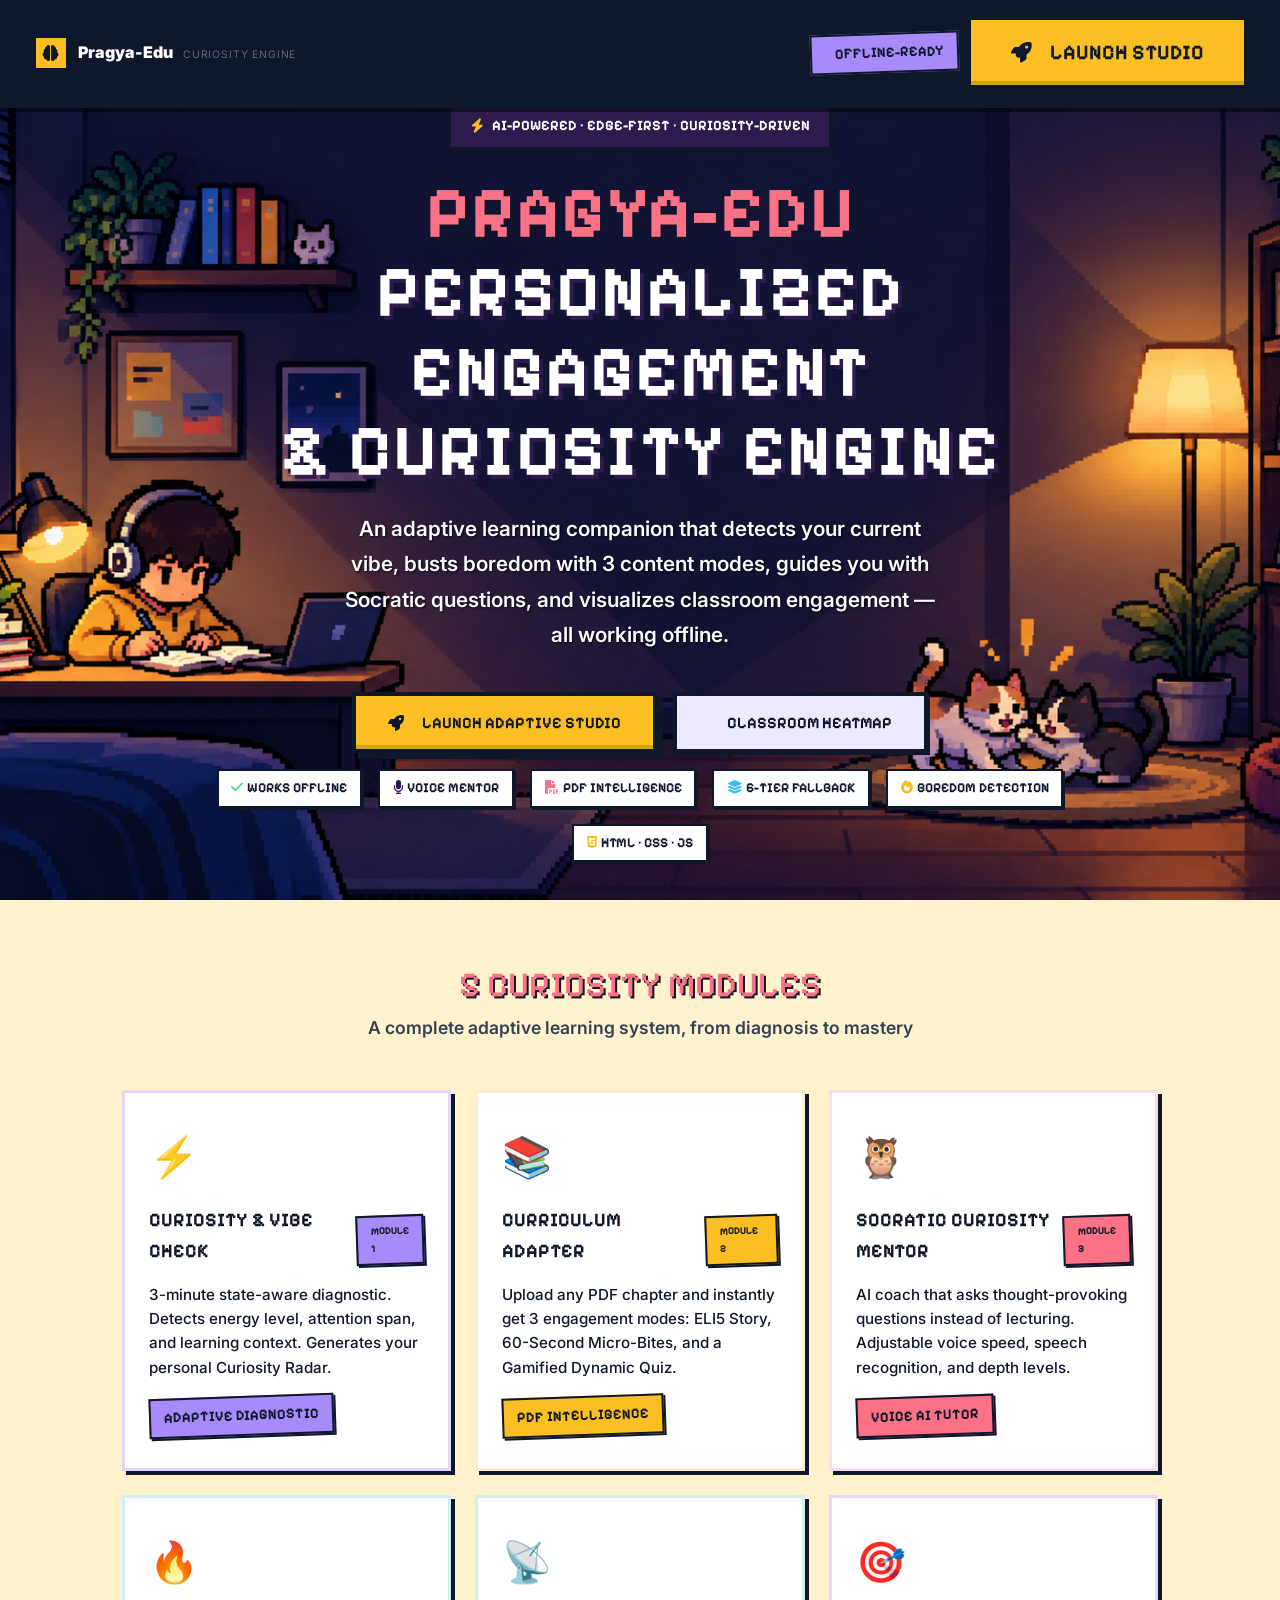
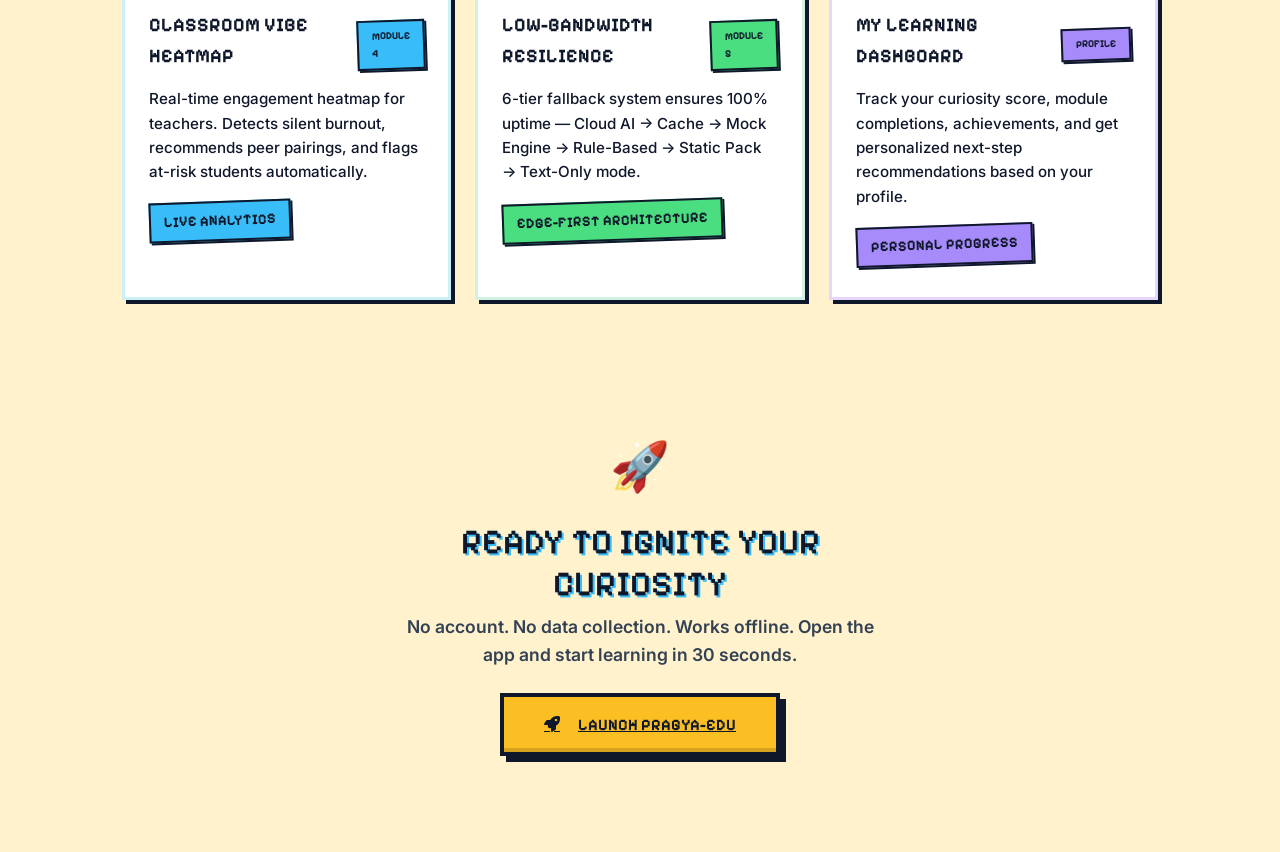
==== commit 434dff4c: "feat: complete backend 6-tier AI engine and streamline 3-step adaptive studio UI - Implemented full " ====
--- a/index.html
+++ b/index.html
@@ -47,8 +47,8 @@
     </div>
     <div class="d-flex gap-2 align-items-center">
       <span class="badge-edu violet d-none d-md-inline-flex"><i class="fa-solid fa-wifi-slash me-1"></i>Offline-Ready</span>
-      <a href="./frontend/login.html" class="btn-edu-brand">
-        <i class="fa-solid fa-rocket me-2"></i>Launch App
+      <a href="./frontend/curriculum-adapter.html" class="btn-edu-brand" style="text-decoration:none;">
+        <i class="fa-solid fa-rocket me-2"></i>Launch Studio
       </a>
     </div>
   </nav>
@@ -71,11 +71,11 @@
       </p>
 
       <div class="d-flex gap-3 justify-content-center flex-wrap mb-3">
-        <a href="./frontend/login.html" class="btn-edu-brand" style="font-size:1rem;padding:0.85rem 2rem;">
-          <i class="fa-solid fa-rocket me-2"></i>Start Learning Now
-        </a>
-        <a href="./frontend/vibe-analytics.html" class="btn-edu-ghost" style="font-size:1rem;padding:0.85rem 2rem;">
-          <i class="fa-solid fa-chart-scatter me-2"></i>View Analytics
+        <a href="./frontend/curriculum-adapter.html" class="btn-edu-brand" style="font-size:1rem;padding:0.85rem 2rem;text-decoration:none;">
+          <i class="fa-solid fa-rocket me-2"></i>Launch Adaptive Studio
+        </a>
+        <a href="./frontend/vibe-analytics.html" class="btn-edu-ghost" style="font-size:1rem;padding:0.85rem 2rem;text-decoration:none;">
+          <i class="fa-solid fa-chart-scatter me-2"></i>Classroom Heatmap
         </a>
       </div>
 
--- a/frontend/css/style.css
+++ b/frontend/css/style.css
@@ -49,10 +49,10 @@
   --font-main: "Inter", sans-serif;
   --font-pixel: "Pixelify Sans", "VT323", monospace;
   
-  /* Borders & Shadows for Pseudo-3D Pixel effect */
-  --border-thick: 3px solid var(--edu-ink);
-  --shadow-pixel: 4px 4px 0px var(--edu-ink);
-  --shadow-hover: 6px 6px 0px var(--edu-ink);
+  /* Comic Style Borders & Shadows */
+  --border-thick: 4px solid var(--edu-ink); /* Thicker comic borders */
+  --shadow-pixel: 6px 6px 0px var(--edu-ink); /* Deeper comic shadow */
+  --shadow-hover: 8px 8px 0px var(--edu-ink);
   --shadow-inset: inset 0 -4px 0 rgba(0,0,0,0.15);
   
   --transition-smooth: all 0.15s cubic-bezier(0.4, 0, 0.2, 1);
@@ -69,15 +69,14 @@
 
 body {
   font-family: var(--font-main);
-  background-color: var(--edu-cream);
+  background-color: #FFF2CC; /* Light comic page color */
+  /* Comic Book Halftone Dots */
+  background-image: radial-gradient(rgba(0,0,0,0.06) 2.5px, transparent 3px);
+  background-size: 16px 16px;
   color: var(--edu-ink);
   line-height: 1.6;
   min-height: 100vh;
   -webkit-font-smoothing: antialiased;
-  /* Very subtle animated grid for the game world feel */
-  background-image: linear-gradient(var(--edu-soft-blue) 1px, transparent 1px), linear-gradient(90deg, var(--edu-soft-blue) 1px, transparent 1px);
-  background-size: 40px 40px;
-  animation: bgScroll 60s linear infinite;
 }
 
 ::-webkit-scrollbar { width: 14px; }
@@ -129,26 +128,34 @@
   padding: 0.8rem 1rem; 
   color: var(--edu-warm-white); 
   text-decoration: none;
-  font-size: 1rem; font-weight: 700; font-family: var(--font-pixel);
-  border: 3px solid transparent;
-  transition: var(--transition-smooth);
-}
-
-.sidebar-link i { width: 24px; text-align: center; font-size: 1.2rem; }
+  font-size: 1.05rem; font-weight: 700; font-family: var(--font-pixel);
+  background: rgba(255,255,255,0.05);
+  border: 2px dashed rgba(255,255,255,0.2);
+  border-radius: 4px;
+  margin-bottom: 8px;
+  transition: all 0.25s cubic-bezier(0.175, 0.885, 0.32, 1.275);
+}
+
+.sidebar-link i { width: 24px; text-align: center; font-size: 1.2rem; transition: transform 0.2s ease; }
 
 .sidebar-link:hover { 
   background: var(--edu-lavender); 
   color: var(--edu-ink);
-  border: 3px solid var(--edu-ink);
-  transform: translateX(4px);
-  box-shadow: 3px 3px 0px var(--edu-ink);
+  border: 2px solid var(--edu-ink);
+  transform: translateX(8px) scale(1.02);
+  box-shadow: 4px 4px 0px var(--edu-ink);
+}
+
+.sidebar-link:hover i {
+  transform: scale(1.2) rotate(5deg);
 }
 
 .sidebar-link.active {
   background: var(--edu-yellow);
   color: var(--edu-ink);
-  border: 3px solid var(--edu-ink);
+  border: 2px solid var(--edu-ink);
   box-shadow: 4px 4px 0px var(--edu-ink);
+  transform: translateX(4px);
 }
 
 .sidebar-section-label {
@@ -494,4 +501,81 @@
   .topbar { flex-wrap: wrap; gap: 1rem; }
   .heatmap-grid { grid-template-columns: repeat(2, 1fr); }
   .stat-value { font-size: 2rem; }
-}+}
+
+/* --- EXTRA COMIC BOOK ANIMATIONS & STYLING --- */
+
+@keyframes comicShake {
+  0% { transform: rotate(0deg) scale(1); }
+  25% { transform: rotate(-2deg) scale(1.02); }
+  50% { transform: rotate(2deg) scale(1.02); }
+  75% { transform: rotate(-1deg) scale(1.02); }
+  100% { transform: rotate(0deg) scale(1.02); }
+}
+
+@keyframes comicPulse {
+  0% { transform: scale(1); box-shadow: var(--shadow-pixel); }
+  50% { transform: scale(1.05); box-shadow: 12px 12px 0px var(--edu-ink); }
+  100% { transform: scale(1); box-shadow: var(--shadow-pixel); }
+}
+
+.card-edu {
+  transition: all 0.2s cubic-bezier(0.175, 0.885, 0.32, 1.275);
+}
+
+.card-edu:hover, .feature-card:hover, .stat-card:hover {
+  transform: translateY(-4px) scale(1.02);
+  box-shadow: 8px 8px 0px var(--edu-coral) !important;
+  border-color: var(--edu-coral);
+}
+
+.btn-edu-primary, .btn-edu-ghost {
+  position: relative;
+  overflow: hidden;
+  z-index: 1;
+}
+
+.btn-edu-primary::after {
+  content: 'POW!';
+  position: absolute;
+  top: 50%; left: 50%;
+  transform: translate(-50%, -50%) scale(0) rotate(-15deg);
+  font-family: var(--font-pixel);
+  font-size: 2rem;
+  color: #FFF;
+  text-shadow: 3px 3px 0 #000;
+  opacity: 0;
+  transition: all 0.3s cubic-bezier(0.68, -0.55, 0.265, 1.55);
+  z-index: -1;
+}
+
+.btn-edu-primary:active::after {
+  transform: translate(-50%, -50%) scale(1.5) rotate(-15deg);
+  opacity: 1;
+}
+
+/* Make some panels deliberately tilted for comic book action feel */
+.stat-card:nth-child(even) {
+  transform: rotate(1deg);
+}
+.stat-card:nth-child(odd) {
+  transform: rotate(-1deg);
+}
+
+.stat-card:nth-child(even):hover, .stat-card:nth-child(odd):hover {
+  transform: rotate(0deg) scale(1.05);
+}
+
+.badge-edu {
+  border-radius: 0;
+  border: 2px solid var(--edu-ink);
+  box-shadow: 2px 2px 0px var(--edu-ink);
+  transform: rotate(-2deg);
+  display: inline-block;
+  transition: all 0.2s;
+}
+
+.badge-edu:hover {
+  transform: rotate(2deg) scale(1.1);
+  box-shadow: 4px 4px 0px var(--edu-yellow);
+}
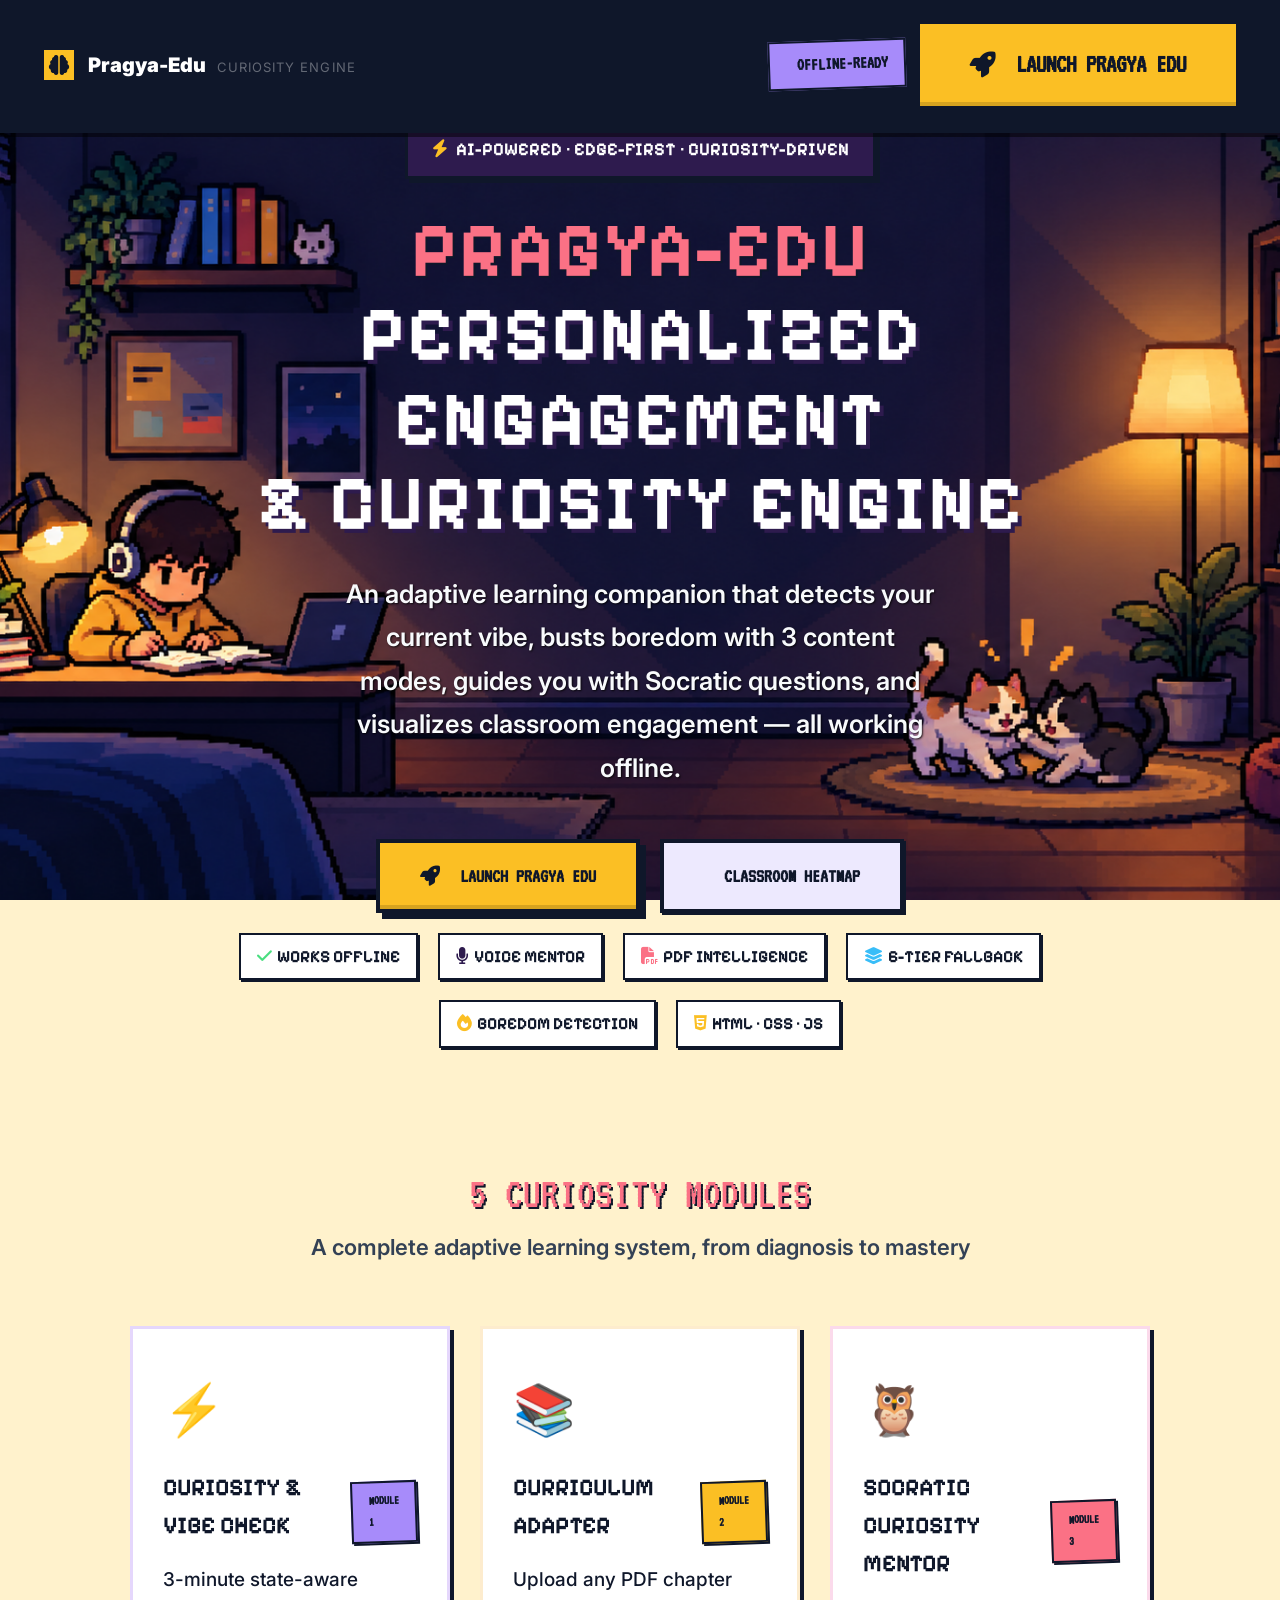
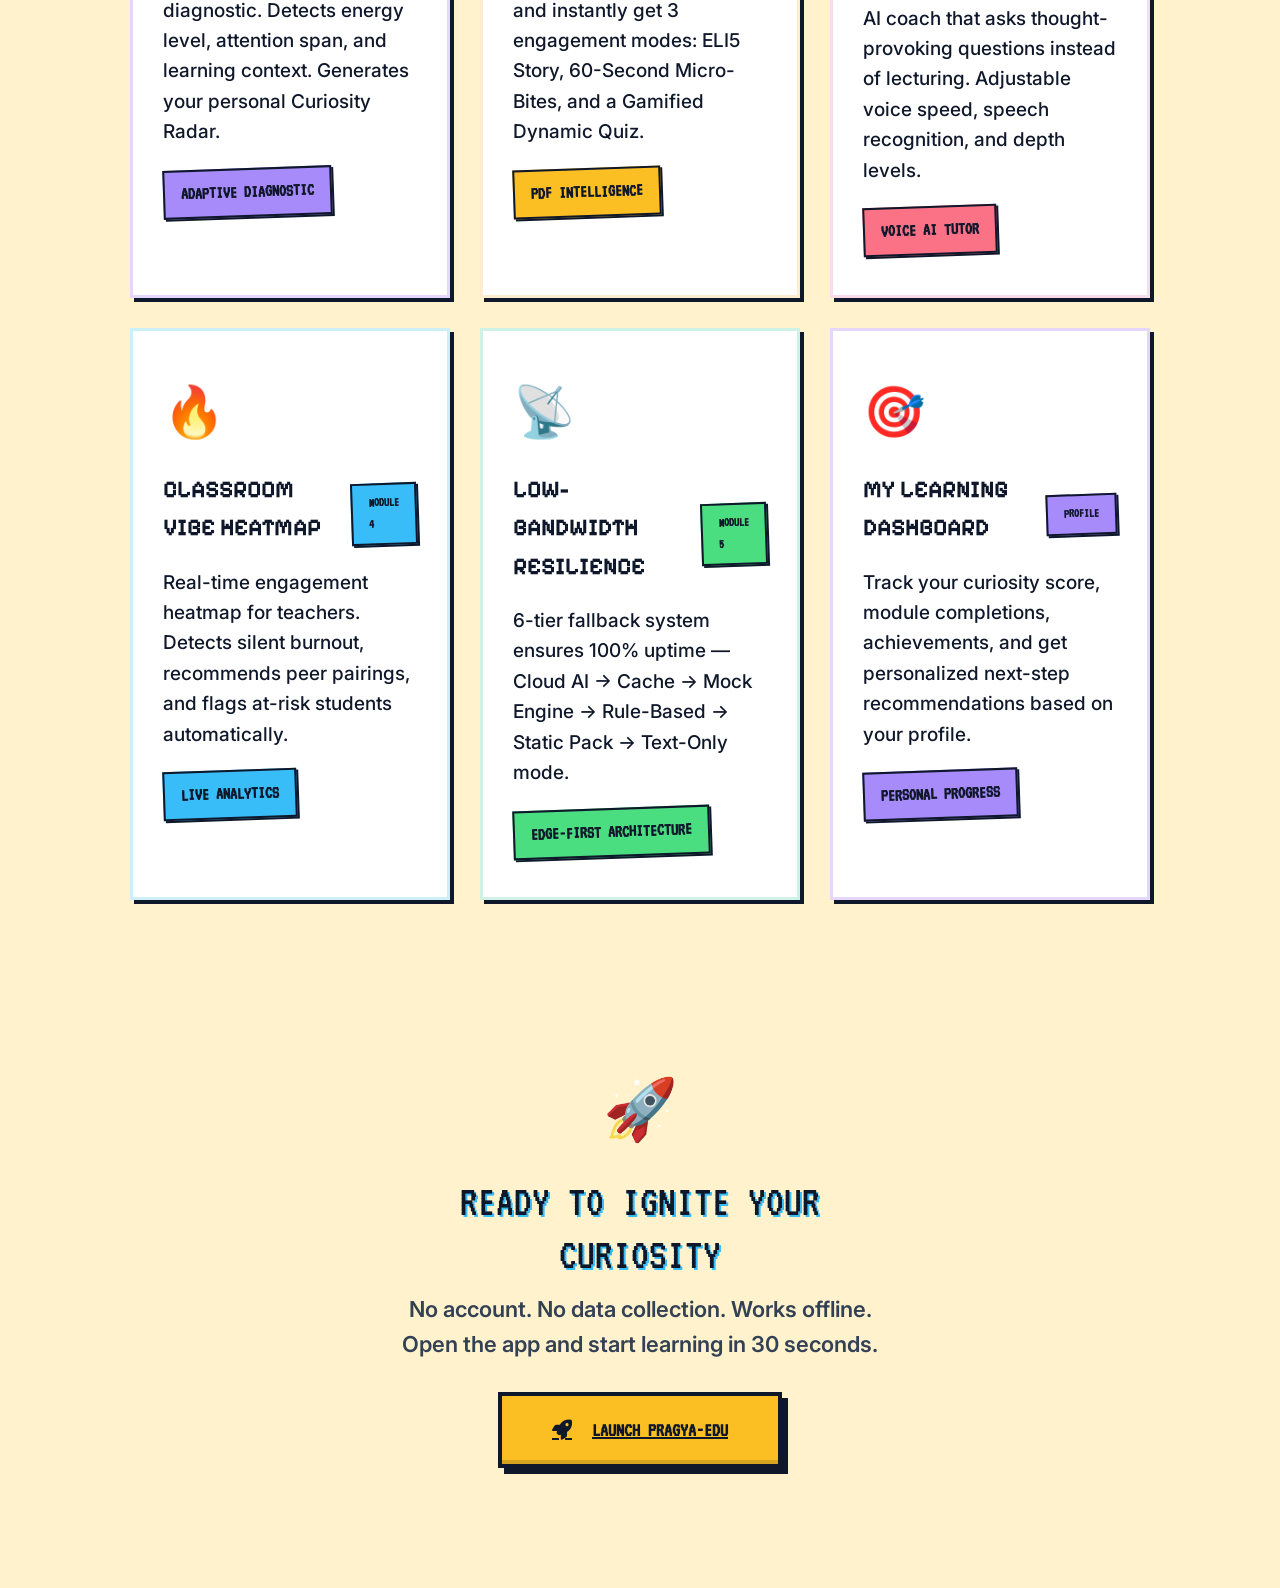
==== commit 38562ae0: "Fix UI bugs, enhance font scaling, and fix Socratic AI fallback routing" ====
--- a/index.html
+++ b/index.html
@@ -47,8 +47,8 @@
     </div>
     <div class="d-flex gap-2 align-items-center">
       <span class="badge-edu violet d-none d-md-inline-flex"><i class="fa-solid fa-wifi-slash me-1"></i>Offline-Ready</span>
-      <a href="./frontend/curriculum-adapter.html" class="btn-edu-brand" style="text-decoration:none;">
-        <i class="fa-solid fa-rocket me-2"></i>Launch Studio
+      <a href="./frontend/dashboard.html" class="btn-edu-brand" style="text-decoration:none;">
+        <i class="fa-solid fa-rocket me-2"></i>Launch Pragya Edu
       </a>
     </div>
   </nav>
@@ -71,8 +71,8 @@
       </p>
 
       <div class="d-flex gap-3 justify-content-center flex-wrap mb-3">
-        <a href="./frontend/curriculum-adapter.html" class="btn-edu-brand" style="font-size:1rem;padding:0.85rem 2rem;text-decoration:none;">
-          <i class="fa-solid fa-rocket me-2"></i>Launch Adaptive Studio
+        <a href="./frontend/dashboard.html" class="btn-edu-brand" style="font-size:1rem;padding:0.85rem 2rem;text-decoration:none;">
+          <i class="fa-solid fa-rocket me-2"></i>Launch Pragya Edu
         </a>
         <a href="./frontend/vibe-analytics.html" class="btn-edu-ghost" style="font-size:1rem;padding:0.85rem 2rem;text-decoration:none;">
           <i class="fa-solid fa-chart-scatter me-2"></i>Classroom Heatmap
--- a/frontend/css/style.css
+++ b/frontend/css/style.css
@@ -47,7 +47,7 @@
 
   /* Fonts */
   --font-main: "Inter", sans-serif;
-  --font-pixel: "Pixelify Sans", "VT323", monospace;
+  --font-pixel: "VT323", "Pixelify Sans", monospace;
   
   /* Comic Style Borders & Shadows */
   --border-thick: 4px solid var(--edu-ink); /* Thicker comic borders */
@@ -59,7 +59,7 @@
 }
 
 *, *::before, *::after { box-sizing: border-box; margin: 0; padding: 0; }
-html { scroll-behavior: smooth; }
+html { scroll-behavior: smooth; font-size: 125%; }
 
 /* Animated Background */
 @keyframes bgScroll {
